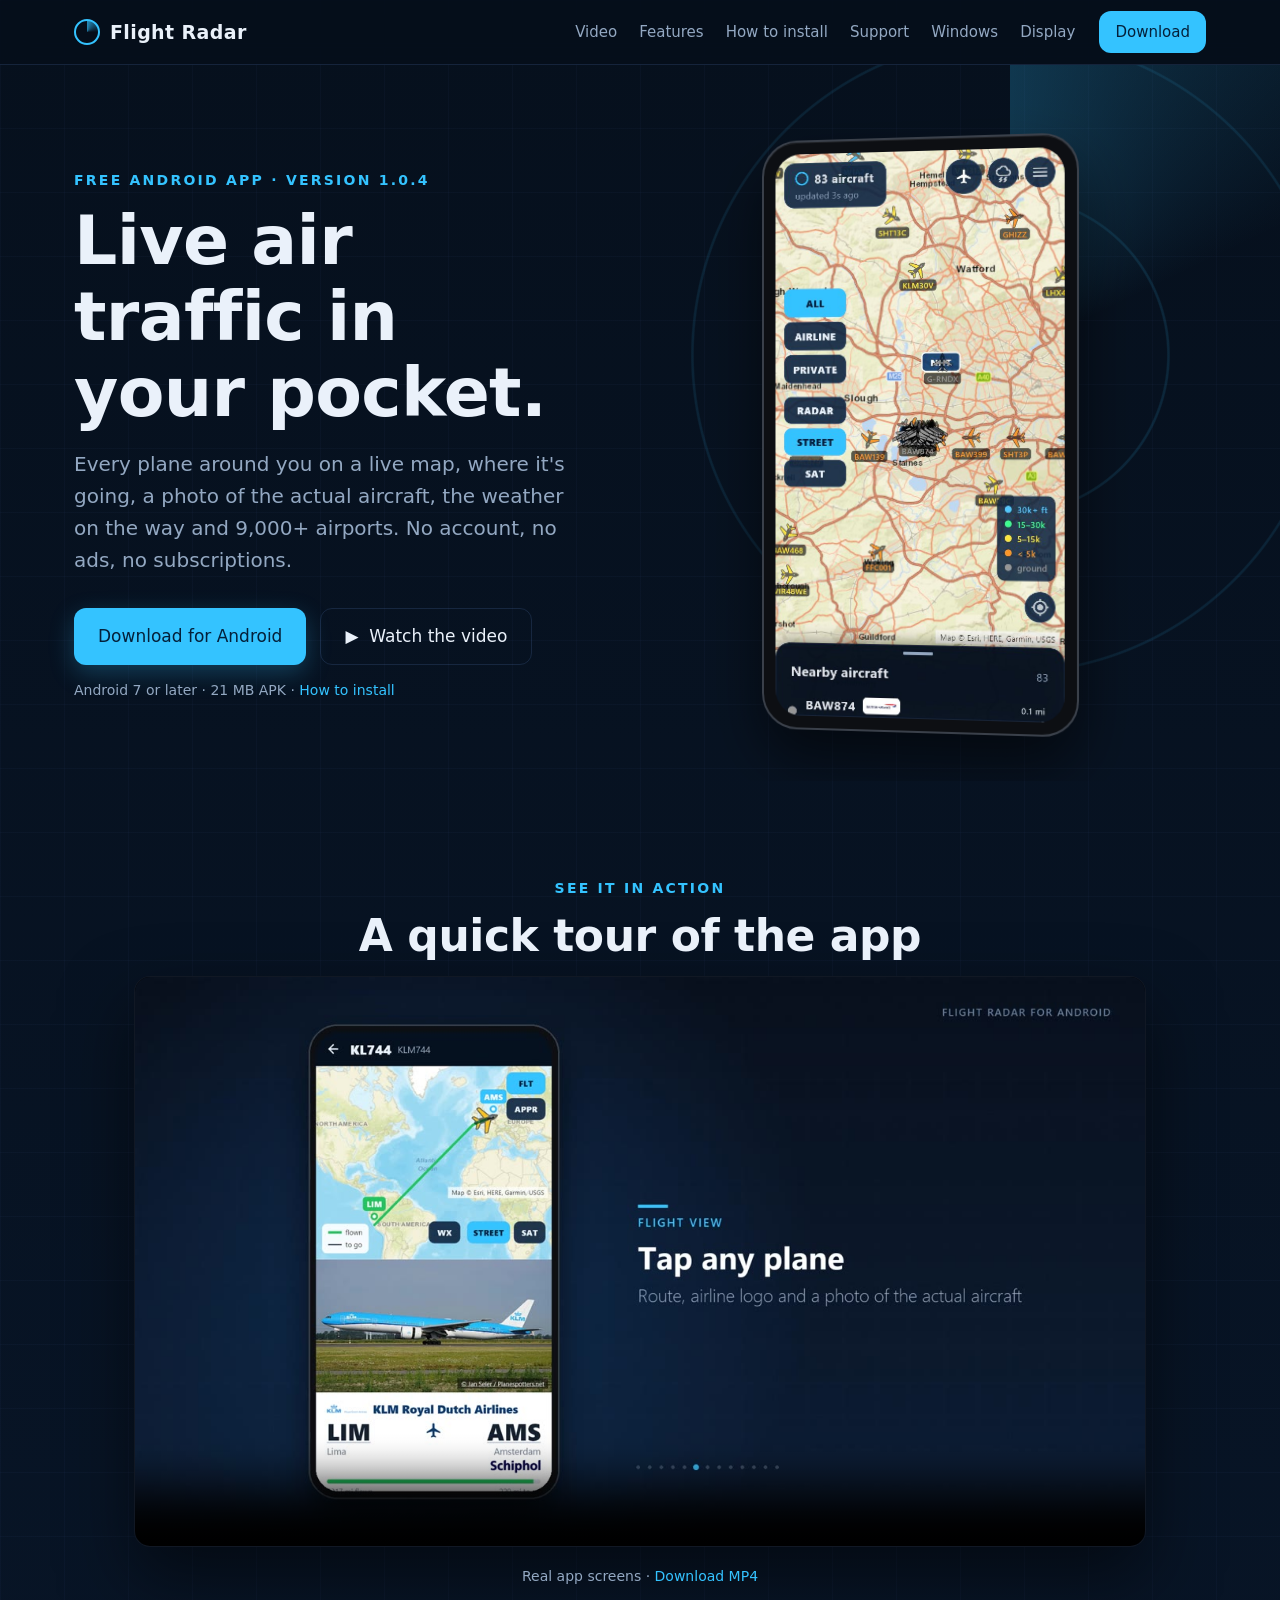
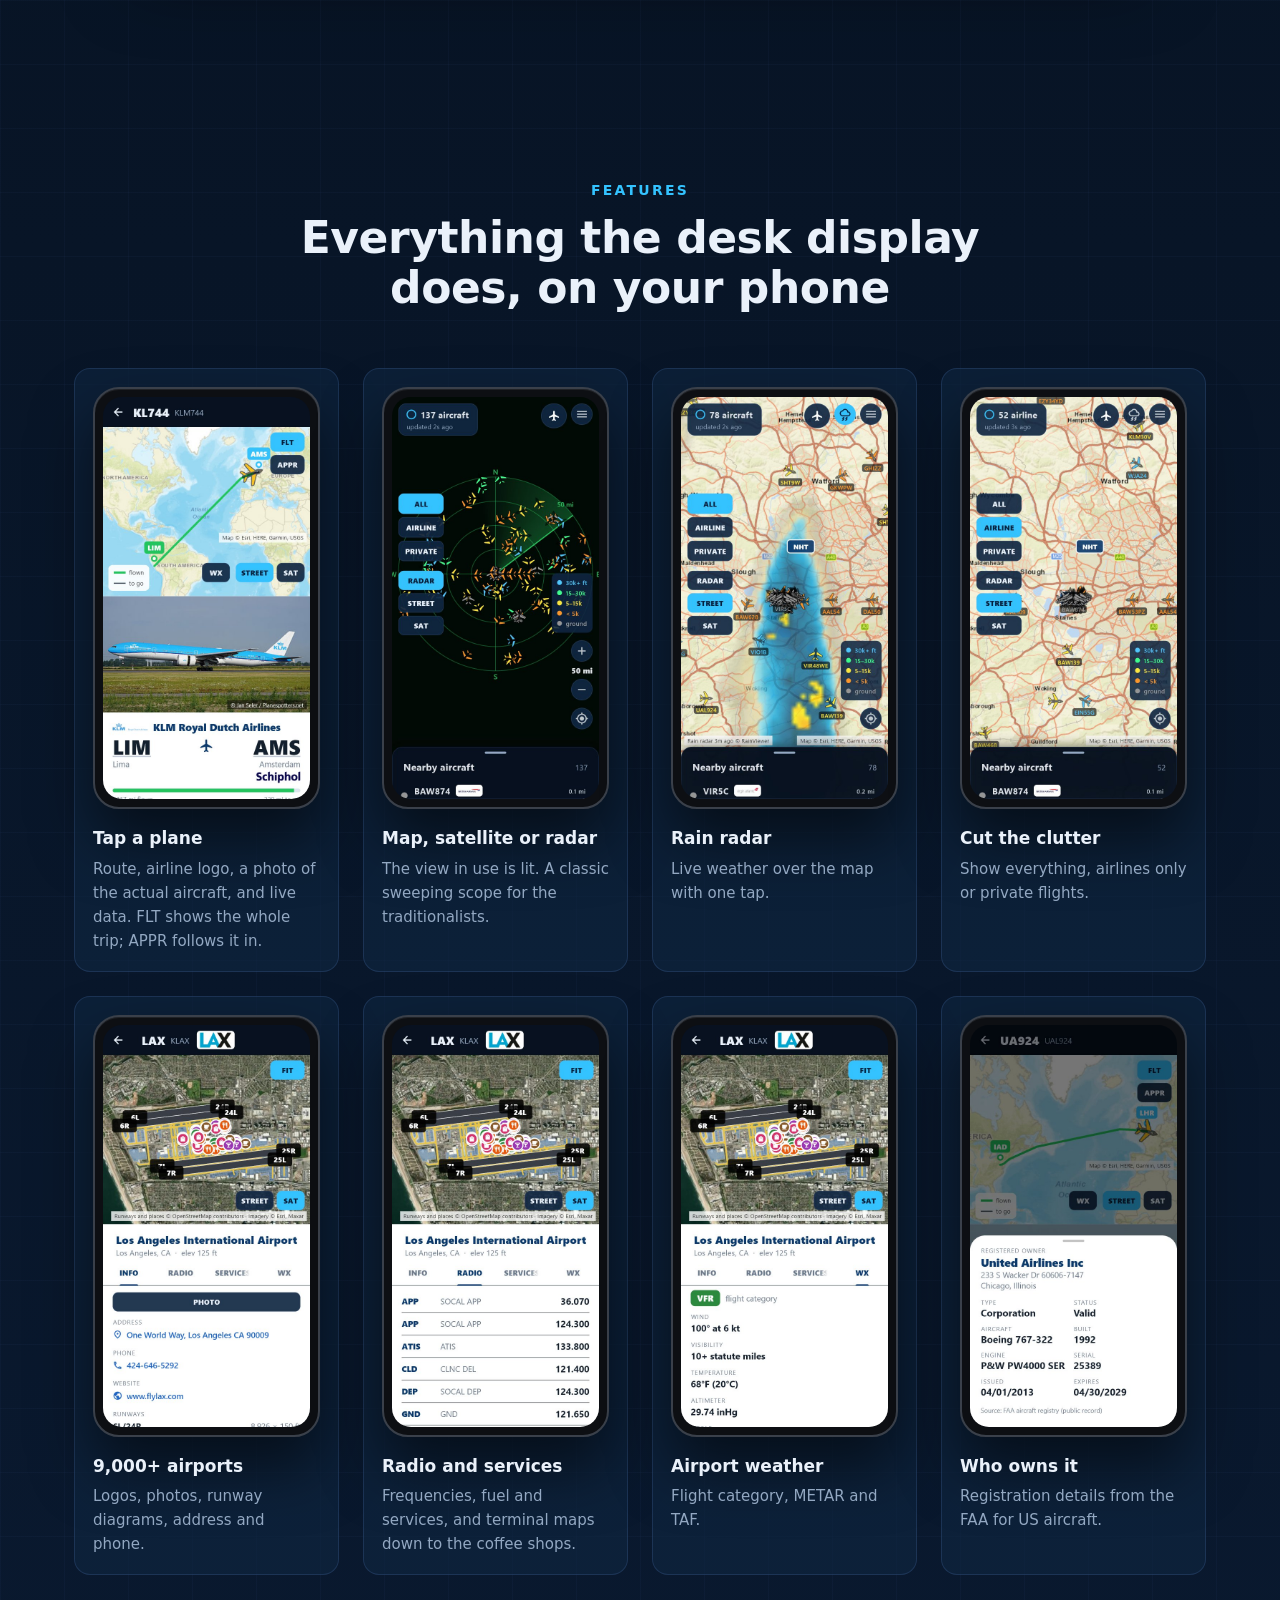
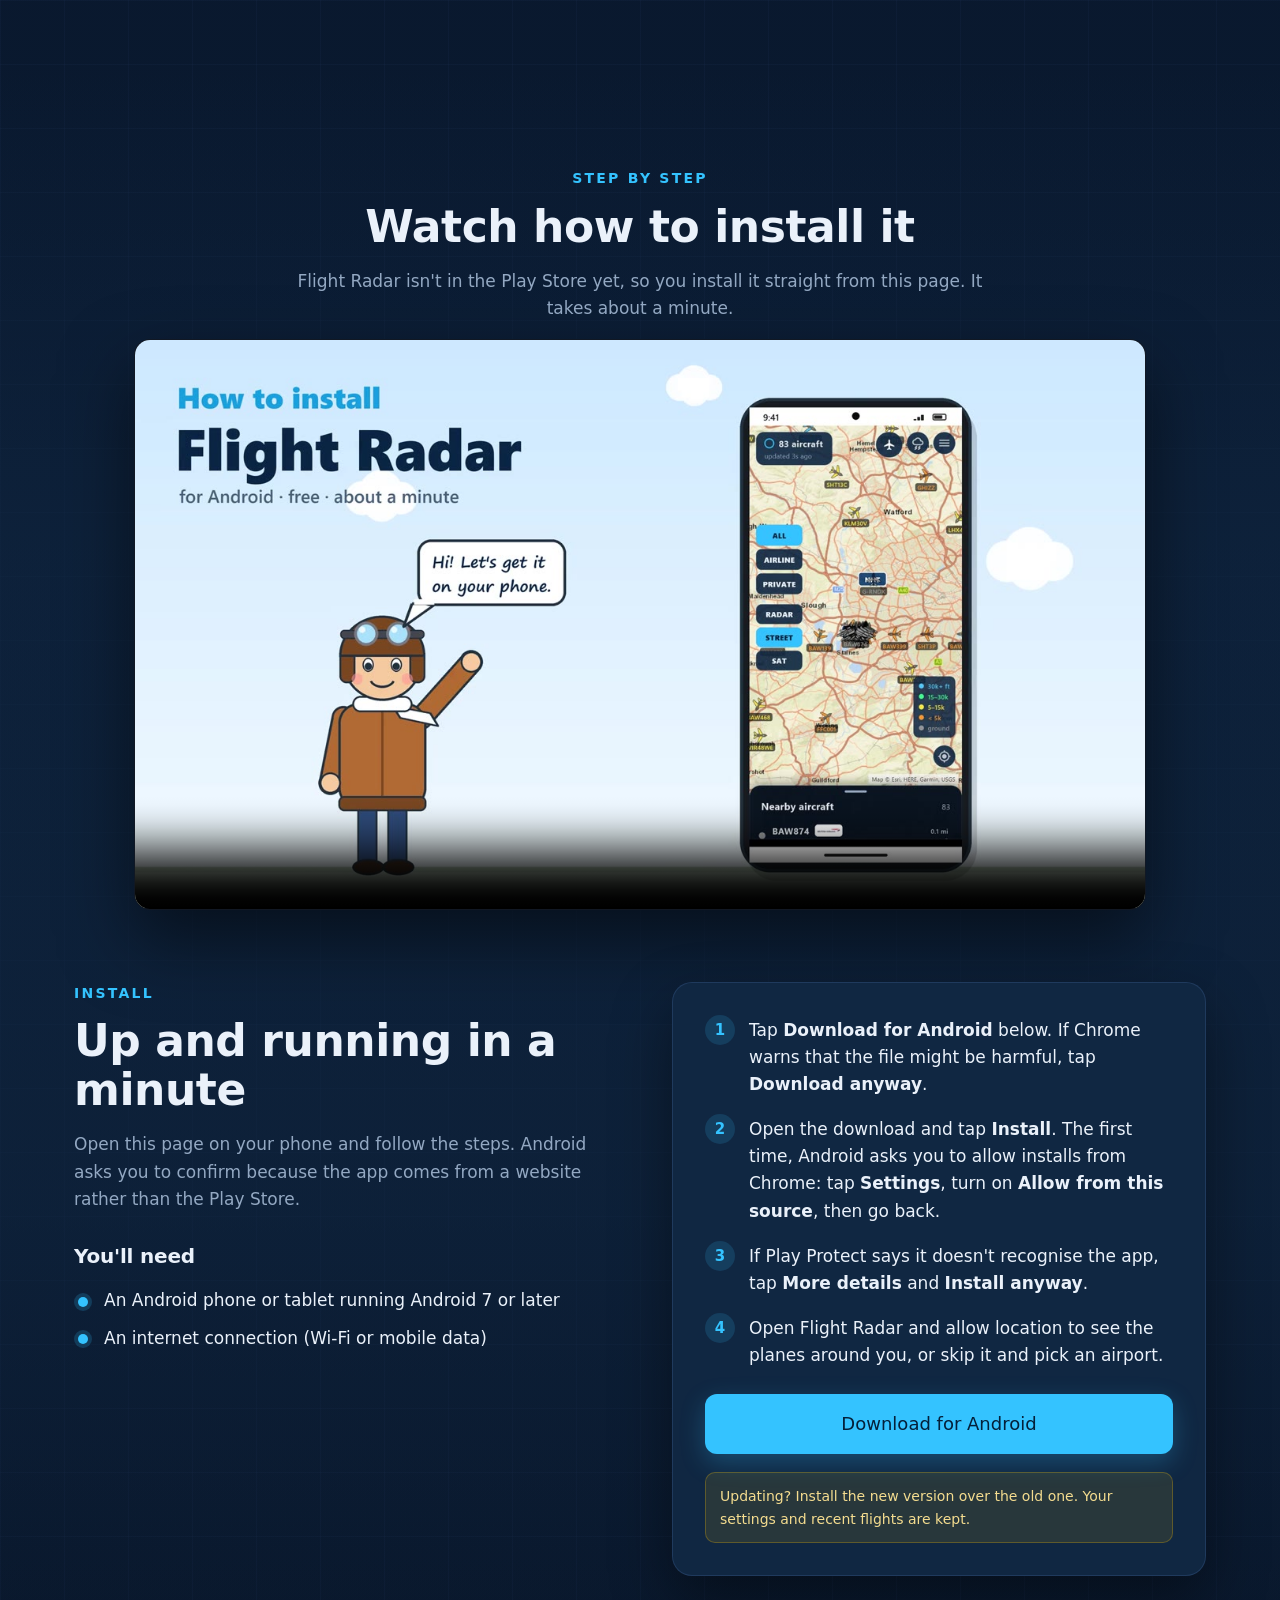
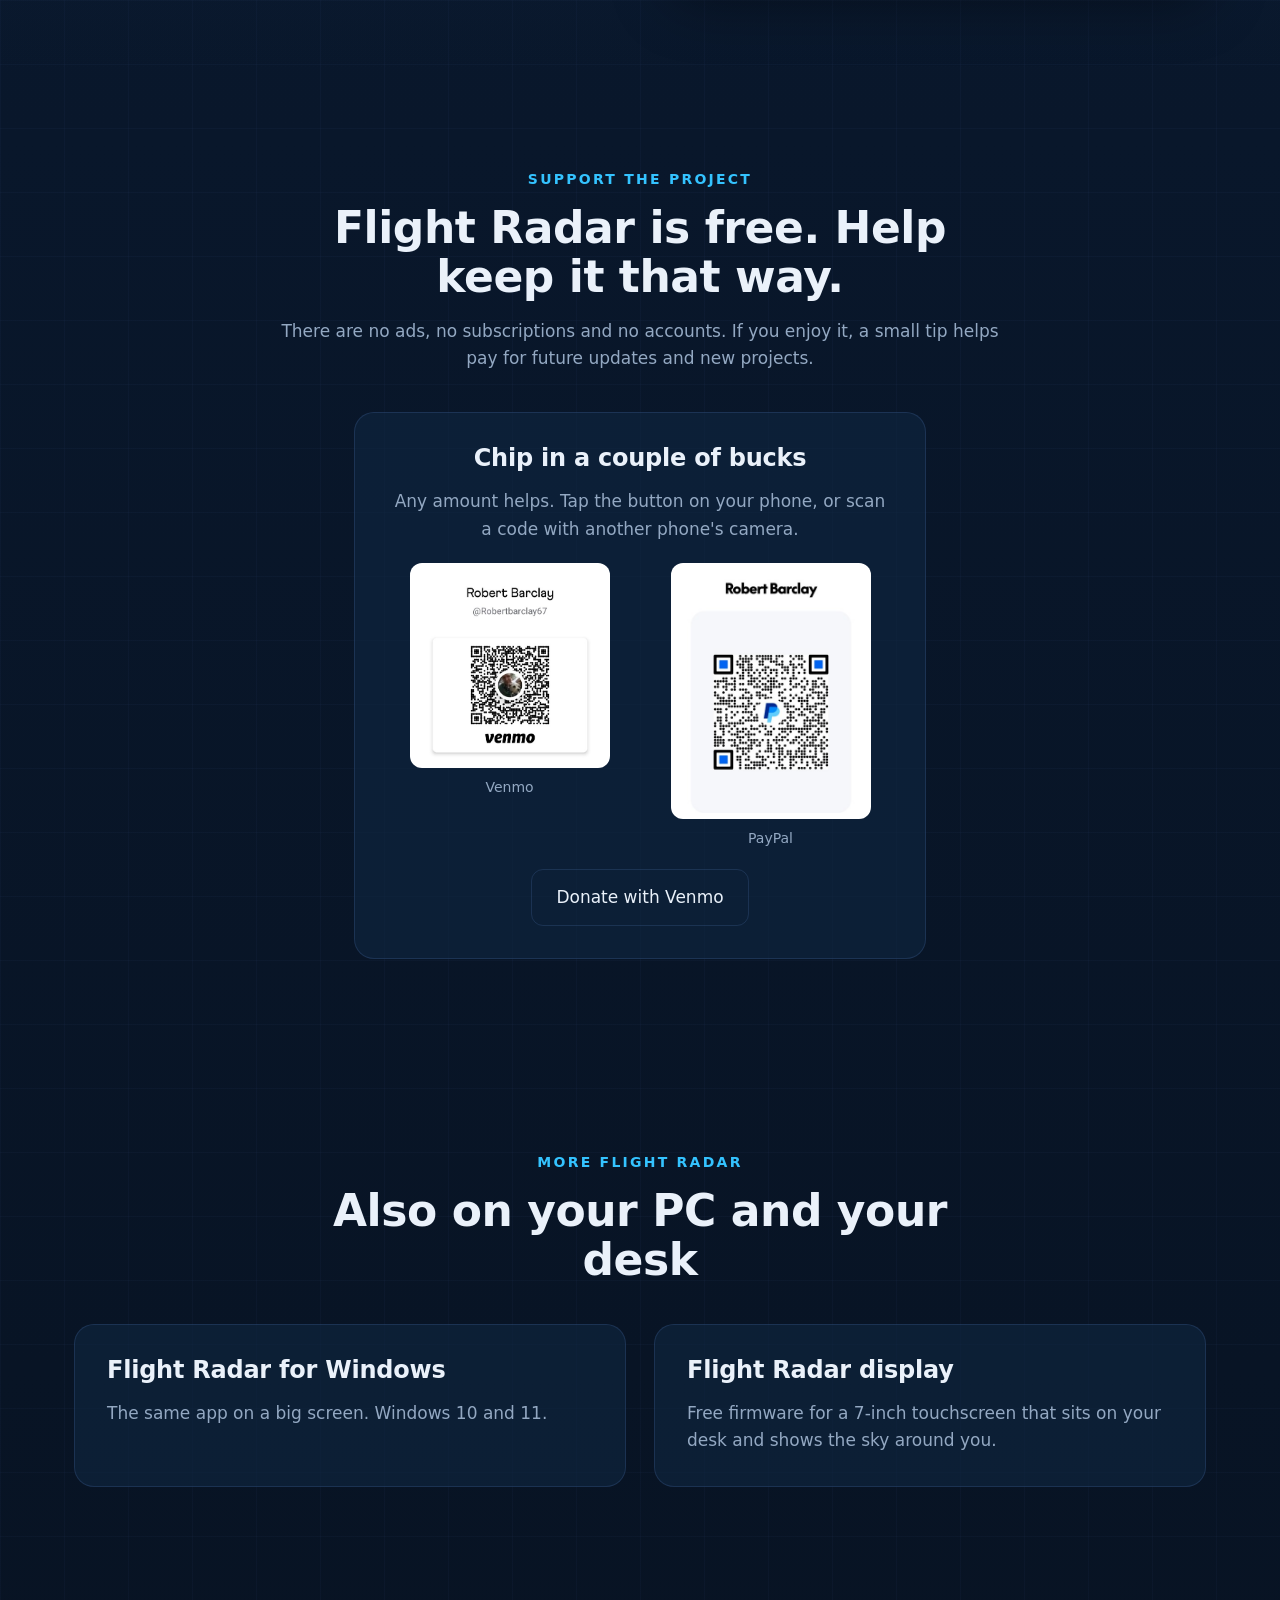
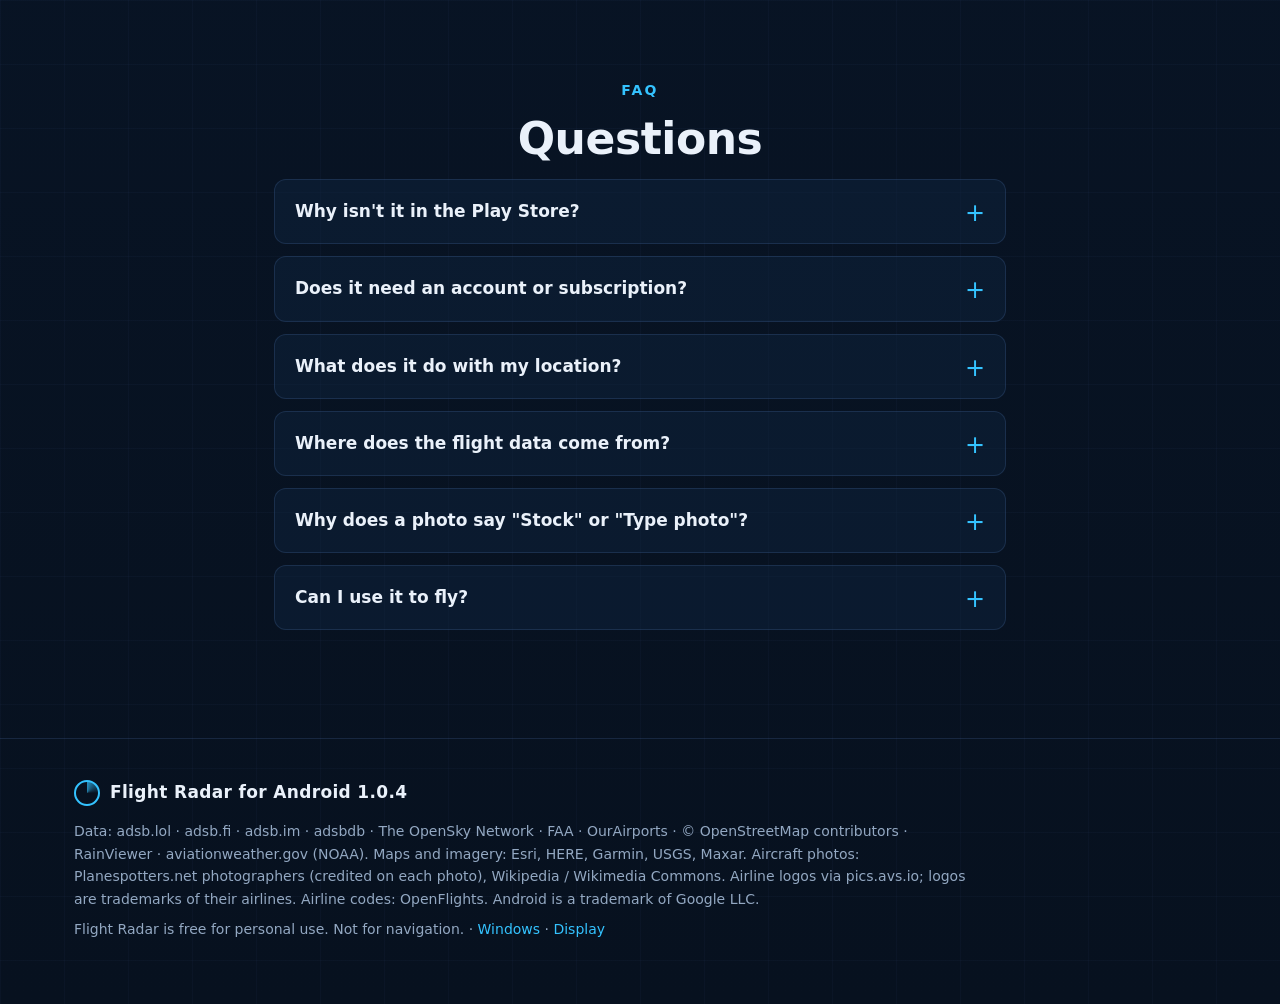
==== android.html @ 58f0eb25 "Android and Windows app pages, new promo and install videos, 1.0.4 app downloads" ====
<!doctype html>
<html lang="en">
<head>
  <meta charset="utf-8">
  <meta name="viewport" content="width=device-width, initial-scale=1">
  <title>Flight Radar for Android: live air traffic in your pocket</title>
  <meta name="description" content="Free Flight Radar app for Android phones and tablets: live map and radar, flight routes with real aircraft photos, weather and 9,000+ airports. No account, no ads.">
  <meta property="og:title" content="Flight Radar for Android">
  <meta property="og:description" content="Live air traffic in your pocket. Free, no account, no ads.">
  <meta property="og:image" content="media/android-poster.jpg">
  <meta property="og:type" content="website">
  <link rel="icon" href="data:image/svg+xml,%3Csvg xmlns='http://www.w3.org/2000/svg' viewBox='0 0 32 32'%3E%3Ccircle cx='16' cy='16' r='14' fill='%230a1c33' stroke='%2334c3ff' stroke-width='2'/%3E%3Ccircle cx='16' cy='16' r='8' fill='none' stroke='%2334c3ff' stroke-opacity='.5'/%3E%3Cpath d='M16 16 L16 3 A13 13 0 0 1 27 10 Z' fill='%2334c3ff' fill-opacity='.6'/%3E%3C/svg%3E">
  <link rel="stylesheet" href="style.css">
</head>
<body>

<header class="nav">
  <div class="wrap nav-inner">
    <a class="brand" href="#top" aria-label="Flight Radar for Android">
      <span class="brand-mark" aria-hidden="true"></span>
      <span>Flight Radar</span>
    </a>
    <nav class="nav-links" aria-label="Sections">
      <a href="#video">Video</a>
      <a href="#features">Features</a>
      <a href="#install">How to install</a>
      <a href="#support">Support</a>
      <a href="windows.html">Windows</a>
      <a href="index.html">Display</a>
    </nav>
    <a class="btn btn-small" href="#install">Download</a>
  </div>
</header>

<main id="top">

  <section class="hero">
    <div class="radar" aria-hidden="true"><div class="sweep"></div></div>
    <div class="wrap hero-inner">
      <div class="hero-copy">
        <p class="eyebrow">Free Android app &middot; Version 1.0.4</p>
        <h1>Live air traffic in your pocket.</h1>
        <p class="lede">Every plane around you on a live map, where it's going, a photo of the actual aircraft, the weather on the way and 9,000+ airports. No account, no ads, no subscriptions.</p>
        <div class="cta-row">
          <a class="btn" href="download/FlightRadar-Android-1.0.4.apk" download>Download for Android</a>
          <a class="btn btn-ghost" href="#video">&#9654;&nbsp; Watch the video</a>
        </div>
        <p class="small muted dl-meta">Android 7 or later &middot; 21 MB APK &middot; <a href="#install">How to install</a></p>
      </div>
      <div class="phone hero-phone">
        <img src="apps/android/home.jpg" width="578" height="1124" alt="Flight Radar on an Android phone: the live map around London Heathrow with aircraft coloured by altitude and the ALL / AIRLINE / PRIVATE filter on the left.">
      </div>
    </div>
  </section>

  <section id="video" class="section">
    <div class="wrap narrow center">
      <p class="eyebrow">See it in action</p>
      <h2>A quick tour of the app</h2>
    </div>
    <div class="wrap video-wrap">
      <video controls preload="metadata" poster="media/android-poster.jpg" playsinline>
        <source src="media/flight-radar-android.mp4" type="video/mp4">
        Your browser can't play this video. <a href="media/flight-radar-android.mp4">Download it instead</a>.
      </video>
    </div>
    <p class="wrap center small muted">Real app screens &middot; <a href="media/flight-radar-android.mp4" download>Download MP4</a></p>
  </section>

  <section id="features" class="section">
    <div class="wrap narrow center">
      <p class="eyebrow">Features</p>
      <h2>Everything the desk display does, on your phone</h2>
    </div>
    <div class="wrap app-grid">
      <figure class="card">
        <div class="phone small"><img src="apps/android/flight.jpg" width="578" height="1124" loading="lazy" alt="Flight view with the route map, airline logo, aircraft photo and live altitude and speed."></div>
        <figcaption><b>Tap a plane</b>Route, airline logo, a photo of the actual aircraft, and live data. FLT shows the whole trip; APPR follows it in.</figcaption>
      </figure>
      <figure class="card">
        <div class="phone small"><img src="apps/android/radar.jpg" width="578" height="1124" loading="lazy" alt="Radar mode with a sweeping green scope."></div>
        <figcaption><b>Map, satellite or radar</b>The view in use is lit. A classic sweeping scope for the traditionalists.</figcaption>
      </figure>
      <figure class="card">
        <div class="phone small"><img src="apps/android/wx.jpg" width="578" height="1124" loading="lazy" alt="Live map with the rain radar overlay."></div>
        <figcaption><b>Rain radar</b>Live weather over the map with one tap.</figcaption>
      </figure>
      <figure class="card">
        <div class="phone small"><img src="apps/android/airline.jpg" width="578" height="1124" loading="lazy" alt="Live map filtered to airline flights only."></div>
        <figcaption><b>Cut the clutter</b>Show everything, airlines only or private flights.</figcaption>
      </figure>
      <figure class="card">
        <div class="phone small"><img src="apps/android/airport.jpg" width="578" height="1124" loading="lazy" alt="Los Angeles International airport page with its logo, runway diagram and details."></div>
        <figcaption><b>9,000+ airports</b>Logos, photos, runway diagrams, address and phone.</figcaption>
      </figure>
      <figure class="card">
        <div class="phone small"><img src="apps/android/radio.jpg" width="578" height="1124" loading="lazy" alt="Radio frequencies for Los Angeles International."></div>
        <figcaption><b>Radio and services</b>Frequencies, fuel and services, and terminal maps down to the coffee shops.</figcaption>
      </figure>
      <figure class="card">
        <div class="phone small"><img src="apps/android/airportwx.jpg" width="578" height="1124" loading="lazy" alt="Airport weather with flight category, METAR and TAF."></div>
        <figcaption><b>Airport weather</b>Flight category, METAR and TAF.</figcaption>
      </figure>
      <figure class="card">
        <div class="phone small"><img src="apps/android/owner.jpg" width="578" height="1124" loading="lazy" alt="Owner details for a US-registered aircraft from the FAA registry."></div>
        <figcaption><b>Who owns it</b>Registration details from the FAA for US aircraft.</figcaption>
      </figure>
    </div>
  </section>

  <section id="install" class="section install">
    <div class="wrap narrow center howto-head">
      <p class="eyebrow">Step by step</p>
      <h2>Watch how to install it</h2>
      <p class="muted">Flight Radar isn't in the Play Store yet, so you install it straight from this page. It takes about a minute.</p>
    </div>
    <div class="wrap video-wrap howto-video">
      <video controls preload="none" poster="media/android-install-poster.jpg" playsinline>
        <source src="media/flight-radar-android-install.mp4" type="video/mp4">
        Your browser can't play this video. <a href="media/flight-radar-android-install.mp4">Download it instead</a>.
      </video>
    </div>
    <div class="wrap install-inner">
      <div>
        <p class="eyebrow">Install</p>
        <h2>Up and running in a minute</h2>
        <p class="muted">Open this page on your phone and follow the steps. Android asks you to confirm because the app comes from a website rather than the Play Store.</p>
        <h3 class="mini">You'll need</h3>
        <ul class="ticks">
          <li>An Android phone or tablet running Android 7 or later</li>
          <li>An internet connection (Wi-Fi or mobile data)</li>
        </ul>
      </div>
      <div class="install-card">
        <ol class="steps">
          <li><span>1</span>Tap <b>Download for Android</b> below. If Chrome warns that the file might be harmful, tap <b>Download anyway</b>.</li>
          <li><span>2</span>Open the download and tap <b>Install</b>. The first time, Android asks you to allow installs from Chrome: tap <b>Settings</b>, turn on <b>Allow from this source</b>, then go back.</li>
          <li><span>3</span>If Play Protect says it doesn't recognise the app, tap <b>More details</b> and <b>Install anyway</b>.</li>
          <li><span>4</span>Open Flight Radar and allow location to see the planes around you, or skip it and pick an airport.</li>
        </ol>
        <a class="btn btn-wide" href="download/FlightRadar-Android-1.0.4.apk" download>Download for Android</a>
        <p class="note">Updating? Install the new version over the old one. Your settings and recent flights are kept.</p>
      </div>
    </div>
  </section>

  <section id="support" class="section">
    <div class="wrap narrow center">
      <p class="eyebrow">Support the project</p>
      <h2>Flight Radar is free. Help keep it that way.</h2>
      <p class="muted">There are no ads, no subscriptions and no accounts. If you enjoy it, a small tip helps pay for future updates and new projects.</p>
    </div>
    <div class="wrap support-grid" style="grid-template-columns: 1fr; max-width: 620px;">
      <div class="support-card" style="align-items: center; text-align: center;">
        <h3>Chip in a couple of bucks</h3>
        <p class="muted">Any amount helps. Tap the button on your phone, or scan a code with another phone's camera.</p>
        <div class="qr-row">
          <figure>
            <img src="media/venmo-qr.jpg" width="525" height="540" loading="lazy" alt="Venmo QR code for @Robertbarclay67">
            <figcaption>Venmo</figcaption>
          </figure>
          <figure>
            <img src="media/paypal-qr.jpg" width="416" height="540" loading="lazy" alt="PayPal QR code">
            <figcaption>PayPal</figcaption>
          </figure>
        </div>
        <a class="btn btn-ghost" href="https://venmo.com/code?user_id=2998481488707584054&amp;created=1790629693" target="_blank" rel="noopener">Donate with Venmo</a>
      </div>
    </div>
  </section>

  <section class="section">
    <div class="wrap narrow center">
      <p class="eyebrow">More Flight Radar</p>
      <h2>Also on your PC and your desk</h2>
    </div>
    <div class="wrap cross">
      <a class="support-card" href="windows.html">
        <h3>Flight Radar for Windows</h3>
        <p>The same app on a big screen. Windows 10 and 11.</p>
      </a>
      <a class="support-card" href="index.html">
        <h3>Flight Radar display</h3>
        <p>Free firmware for a 7-inch touchscreen that sits on your desk and shows the sky around you.</p>
      </a>
    </div>
  </section>

  <section id="faq" class="section">
    <div class="wrap narrow">
      <p class="eyebrow center">FAQ</p>
      <h2 class="center">Questions</h2>
      <details>
        <summary>Why isn't it in the Play Store?</summary>
        <p>Not yet. Until it is, the app is installed from this page. It's signed, so future versions install over it as updates.</p>
      </details>
      <details>
        <summary>Does it need an account or subscription?</summary>
        <p>No. It uses free public services for aircraft positions, routes, maps and weather, with no sign-up.</p>
      </details>
      <details>
        <summary>What does it do with my location?</summary>
        <p>Your location stays on your phone. The app sends the approximate area you're looking at to the data services so they can return nearby flights. Location is optional: without it, drag the map or pick an airport.</p>
      </details>
      <details>
        <summary>Where does the flight data come from?</summary>
        <p>Aircraft positions come from community ADS-B networks (adsb.lol, with adsb.fi as a backup), fed by volunteers' receivers. Routes come from adsb.im, flight history from the OpenSky Network, aircraft photos from Planespotters.net photographers, owners from the FAA registry, weather from aviationweather.gov and RainViewer, and airport data from OurAirports, the FAA and OpenStreetMap.</p>
      </details>
      <details>
        <summary>Why does a photo say "Stock" or "Type photo"?</summary>
        <p>When nobody has photographed that exact aircraft, the app shows the aircraft type in its maker's colours, or a Wikipedia photo of the type, and says so.</p>
      </details>
      <details>
        <summary>Can I use it to fly?</summary>
        <p>No. Flight Radar is for fun and curiosity. Routes, runways, frequencies and weather come from public and community sources and may be wrong or out of date. <b>Not for navigation.</b></p>
      </details>
    </div>
  </section>

</main>

<footer class="footer">
  <div class="wrap">
    <div class="brand"><span class="brand-mark" aria-hidden="true"></span><span>Flight Radar for Android 1.0.4</span></div>
    <p class="small muted">Data: adsb.lol &middot; adsb.fi &middot; adsb.im &middot; adsbdb &middot; The OpenSky Network &middot; FAA &middot; OurAirports &middot; &copy; OpenStreetMap contributors &middot; RainViewer &middot; aviationweather.gov (NOAA). Maps and imagery: Esri, HERE, Garmin, USGS, Maxar. Aircraft photos: Planespotters.net photographers (credited on each photo), Wikipedia / Wikimedia Commons. Airline logos via pics.avs.io; logos are trademarks of their airlines. Airline codes: OpenFlights. Android is a trademark of Google LLC.</p>
    <p class="small muted">Flight Radar is free for personal use. Not for navigation. &middot; <a href="windows.html">Windows</a> &middot; <a href="index.html">Display</a></p>
  </div>
</footer>

</body>
</html>
---- style.css ----
:root {
  --bg: #07111f;
  --bg-2: #0b1d35;
  --panel: #102742;
  --panel-2: #14304f;
  --line: rgba(120, 170, 255, 0.14);
  --text: #eaf1fa;
  --muted: #93a8c2;
  --accent: #34c3ff;
  --accent-ink: #04203a;
  --radius: 16px;
  color-scheme: dark;
}

* { box-sizing: border-box; }
html { scroll-behavior: smooth; }
body {
  margin: 0;
  background: var(--bg);
  background-image:
    linear-gradient(rgba(120, 170, 255, 0.03) 1px, transparent 1px),
    linear-gradient(90deg, rgba(120, 170, 255, 0.03) 1px, transparent 1px),
    linear-gradient(180deg, #06101d 0%, #0a1a31 50%, #07111f 100%);
  background-size: 64px 64px, 64px 64px, 100% 100%;
  color: var(--text);
  font: 17px/1.6 "Segoe UI", system-ui, -apple-system, Roboto, "Helvetica Neue", Arial, sans-serif;
  -webkit-font-smoothing: antialiased;
}
img { max-width: 100%; height: auto; display: block; }
a { color: var(--accent); text-decoration: none; }
a:hover { text-decoration: underline; }
b { font-weight: 600; }

.wrap { width: 100%; max-width: 1180px; margin: 0 auto; padding: 0 24px; }
.narrow { max-width: 780px; }
.center { text-align: center; }
.muted { color: var(--muted); }
.small { font-size: 14px; }

h1, h2, h3 { line-height: 1.12; margin: 0 0 16px; letter-spacing: -0.01em; }
h1 { font-size: clamp(40px, 6vw, 68px); font-weight: 700; }
h2 { font-size: clamp(30px, 4vw, 44px); font-weight: 700; }
h3 { font-size: 28px; font-weight: 700; }
.eyebrow, .tag {
  color: var(--accent);
  font-size: 14px;
  font-weight: 600;
  letter-spacing: 0.16em;
  text-transform: uppercase;
  margin: 0 0 12px;
}

/* ---------- Buttons ---------- */
.btn {
  display: inline-flex; align-items: center; justify-content: center;
  background: var(--accent); color: var(--accent-ink);
  border: 0; border-radius: 12px;
  padding: 14px 24px;
  font: 600 17px/1.2 inherit; font-family: inherit;
  cursor: pointer; text-decoration: none;
  box-shadow: 0 8px 24px rgba(52, 195, 255, 0.25);
  transition: transform 0.15s ease, box-shadow 0.15s ease;
}
.btn:hover { text-decoration: none; transform: translateY(-1px); box-shadow: 0 12px 30px rgba(52, 195, 255, 0.35); }
.btn-ghost { background: transparent; color: var(--text); border: 1px solid var(--line); box-shadow: none; }
.btn-ghost:hover { border-color: var(--accent); box-shadow: none; }
.btn-small { padding: 9px 16px; font-size: 15px; box-shadow: none; }
.btn-wide { width: 100%; padding: 16px; font-size: 18px; }

/* ---------- Nav ---------- */
.nav {
  position: sticky; top: 0; z-index: 10;
  background: rgba(6, 14, 27, 0.8);
  backdrop-filter: blur(12px); -webkit-backdrop-filter: blur(12px);
  border-bottom: 1px solid var(--line);
}
.nav-inner { display: flex; align-items: center; gap: 24px; height: 64px; }
.brand { display: flex; align-items: center; gap: 10px; color: var(--text); font-weight: 700; font-size: 19px; letter-spacing: 0.02em; }
.brand:hover { text-decoration: none; }
.brand-mark {
  width: 26px; height: 26px; border-radius: 50%;
  border: 2px solid var(--accent);
  background: conic-gradient(from 0deg, rgba(52, 195, 255, 0.7), transparent 25%, transparent);
}
.nav-links { display: flex; gap: 22px; margin-left: auto; }
.nav-links a { color: var(--muted); font-size: 15px; }
.nav-links a:hover { color: var(--text); text-decoration: none; }

/* ---------- Device frame (matches the video) ---------- */
.device {
  background: #0d0f13;
  border: 2px solid #3a404a;
  border-radius: 22px;
  padding: 18px;
  box-shadow: 0 30px 60px rgba(0, 0, 0, 0.55), inset 0 1px 0 rgba(255, 255, 255, 0.08);
}
.device img { border-radius: 4px; width: 100%; }
.device.small { border-radius: 14px; padding: 10px; }

/* ---------- Hero ---------- */
.hero { position: relative; overflow: hidden; padding: 72px 0 48px; }
.hero-inner { position: relative; display: grid; grid-template-columns: 1fr 1.15fr; gap: 56px; align-items: center; }
.lede { font-size: 20px; color: var(--muted); max-width: 520px; margin: 0 0 32px; }
.cta-row { display: flex; flex-wrap: wrap; gap: 14px; }
.hero-device { transform: perspective(1400px) rotateY(-6deg); }

.radar {
  position: absolute; width: 900px; height: 900px; right: -180px; top: -160px;
  border-radius: 50%;
  background:
    radial-gradient(circle, transparent 0 24.6%, rgba(52, 195, 255, 0.12) 24.8% 25%, transparent 25.2% 49.6%,
      rgba(52, 195, 255, 0.10) 49.8% 50%, transparent 50.2% 74.6%, rgba(52, 195, 255, 0.08) 74.8% 75%, transparent 75.2% 99.4%,
      rgba(52, 195, 255, 0.08) 99.6%);
  pointer-events: none;
}
.sweep {
  position: absolute; inset: 0; border-radius: 50%;
  background: conic-gradient(from 0deg, rgba(52, 195, 255, 0.22), rgba(52, 195, 255, 0) 18%, transparent);
  animation: sweep 6s linear infinite;
}
@keyframes sweep { to { transform: rotate(360deg); } }
@media (prefers-reduced-motion: reduce) { .sweep { animation: none; } html { scroll-behavior: auto; } }

.stats {
  position: relative; margin-top: 64px;
  display: grid; grid-template-columns: repeat(4, 1fr);
  border: 1px solid var(--line); border-radius: var(--radius);
  background: rgba(16, 39, 66, 0.55);
}
.stats > div { padding: 20px 24px; border-left: 1px solid var(--line); }
.stats > div:first-child { border-left: 0; }
.stats strong { display: block; font-size: 30px; line-height: 1.1; }
.stats span { color: var(--muted); font-size: 15px; }

/* ---------- Sections ---------- */
.section { padding: 96px 0; }
.video-wrap { max-width: 1060px; margin-top: 16px; }
video {
  width: 100%; display: block; border-radius: var(--radius);
  border: 1px solid var(--line); background: #000;
  box-shadow: 0 30px 70px rgba(0, 0, 0, 0.5);
}
.video-wrap + p { margin-top: 18px; }

.feature { display: grid; grid-template-columns: 1.2fr 1fr; gap: 64px; align-items: center; margin-top: 88px; }
.feature.flip .device { order: 2; }
.feature-copy p { color: var(--muted); }
.ticks { list-style: none; padding: 0; margin: 20px 0 0; }
.ticks li { position: relative; padding-left: 30px; margin: 10px 0; }
.ticks li::before {
  content: ""; position: absolute; left: 4px; top: 0.55em;
  width: 10px; height: 10px; border-radius: 50%;
  background: var(--accent); box-shadow: 0 0 0 4px rgba(52, 195, 255, 0.18);
}

.grid { display: grid; grid-template-columns: repeat(3, 1fr); gap: 28px; margin-top: 96px; }
.card {
  margin: 0; padding: 18px;
  background: rgba(16, 39, 66, 0.6);
  border: 1px solid var(--line); border-radius: var(--radius);
}
.card figcaption { color: var(--muted); font-size: 15px; margin-top: 16px; }
.card figcaption b { display: block; color: var(--text); font-size: 17px; margin-bottom: 4px; }

/* ---------- Install ---------- */
.howto-video { margin-bottom: 72px; }
.install { background: linear-gradient(180deg, rgba(16, 39, 66, 0) 0%, rgba(16, 39, 66, 0.55) 30%, rgba(16, 39, 66, 0.55) 70%, rgba(16, 39, 66, 0) 100%); }
.install-inner { display: grid; grid-template-columns: 1fr 1fr; gap: 64px; align-items: start; }
h3.mini { font-size: 20px; margin-top: 32px; }
.install-card {
  background: var(--panel); border: 1px solid var(--line); border-radius: 20px;
  padding: 32px; box-shadow: 0 24px 60px rgba(0, 0, 0, 0.4);
}
.steps { list-style: none; padding: 0; margin: 0 0 24px; }
.steps li { position: relative; padding: 2px 0 0 44px; margin: 0 0 16px; min-height: 30px; }
.steps span {
  position: absolute; left: 0; top: 0;
  width: 30px; height: 30px; border-radius: 50%;
  display: grid; place-items: center;
  background: rgba(52, 195, 255, 0.15); color: var(--accent); font-weight: 700; font-size: 15px;
}
esp-web-install-button { display: block; }
.note {
  display: block; margin: 18px 0 0; padding: 12px 14px;
  background: rgba(255, 196, 0, 0.1); border: 1px solid rgba(255, 196, 0, 0.25);
  border-radius: 10px; color: #f4dc8f; font-size: 14px;
}
.setup { margin-top: 56px; }
.setup-steps { display: grid; grid-template-columns: repeat(3, 1fr); gap: 20px; }
.setup-steps div {
  padding: 22px; border: 1px solid var(--line); border-radius: var(--radius);
  background: rgba(7, 17, 31, 0.5); color: var(--muted); font-size: 15px;
}
.setup-steps b { display: block; color: var(--text); font-size: 18px; margin-bottom: 6px; }

/* ---------- Buy / support ---------- */
.hero-buy { margin: 18px 0 0; }
.buy {
  margin-top: 28px; padding: 20px 22px;
  display: flex; gap: 20px; align-items: center; justify-content: space-between;
  border: 1px solid rgba(52, 195, 255, 0.35); border-radius: var(--radius);
  background: rgba(52, 195, 255, 0.07);
}
.buy p { margin: 4px 0 0; color: var(--muted); font-size: 15px; }
.buy .btn { flex: none; }
.support-grid { display: grid; grid-template-columns: 1fr 1fr; gap: 28px; margin-top: 40px; }
.support-card {
  padding: 32px; border: 1px solid var(--line); border-radius: 20px;
  background: rgba(16, 39, 66, 0.6);
  display: flex; flex-direction: column; align-items: flex-start;
}
.support-card h3 { font-size: 24px; }
.support-card > p { margin: 0 0 20px; }
.disclosure { margin-top: 16px !important; }
.qr-row { display: flex; gap: 16px; margin: 0 0 20px; width: 100%; }
.qr-row figure { margin: 0; flex: 1; text-align: center; }
.qr-row img { background: #fff; border-radius: 12px; padding: 6px; width: 100%; max-width: 200px; margin: 0 auto; }
.qr-row figcaption { color: var(--muted); font-size: 14px; margin-top: 8px; }

/* ---------- App pages (Android, Windows) ---------- */
.phone {
  background: #0d0f13; border: 2px solid #3a404a; border-radius: 36px;
  padding: 12px; max-width: 320px; margin: 0 auto;
  box-shadow: 0 30px 60px rgba(0, 0, 0, 0.55), inset 0 1px 0 rgba(255, 255, 255, 0.08);
}
.phone img { border-radius: 26px; width: 100%; }
.phone.small { border-radius: 26px; padding: 8px; max-width: 240px; }
.phone.small img { border-radius: 19px; }
.window {
  background: #1b1f26; border: 1px solid #3a404a; border-radius: 12px; overflow: hidden;
  box-shadow: 0 30px 60px rgba(0, 0, 0, 0.55);
}
.window::before {
  content: ""; display: block; height: 30px; background: #242a33;
  background-image: radial-gradient(circle at 18px 15px, #4a5260 5px, transparent 6px),
    radial-gradient(circle at 38px 15px, #4a5260 5px, transparent 6px), radial-gradient(circle at 58px 15px, #4a5260 5px, transparent 6px);
}
.window img { width: 100%; }
.hero-phone { transform: perspective(1400px) rotateY(-8deg); }
.app-grid { display: grid; grid-template-columns: repeat(4, 1fr); gap: 24px; margin-top: 56px; }
.app-grid.wide { grid-template-columns: repeat(3, 1fr); }
.app-grid .card figcaption { text-align: left; }
.dl-meta { margin: 14px 0 0; }
.cross { display: grid; grid-template-columns: repeat(2, 1fr); gap: 28px; margin-top: 40px; }
.cross a.support-card { color: var(--text); transition: border-color 0.15s ease; }
.cross a.support-card:hover { text-decoration: none; border-color: var(--accent); }
.cross .support-card p { color: var(--muted); margin: 0; }
.nav-links a.here { color: var(--text); }
@media (max-width: 960px) {
  .app-grid, .app-grid.wide { grid-template-columns: repeat(2, 1fr); }
  .cross { grid-template-columns: 1fr; }
  .hero-phone { transform: none; }
}
@media (max-width: 640px) {
  .app-grid.wide { grid-template-columns: 1fr; }
}

/* ---------- FAQ ---------- */
details {
  border: 1px solid var(--line); border-radius: 12px;
  background: rgba(16, 39, 66, 0.45);
  margin: 12px 0; padding: 0 20px;
}
summary { cursor: pointer; padding: 18px 0; font-weight: 600; list-style: none; position: relative; padding-right: 30px; }
summary::-webkit-details-marker { display: none; }
summary::after { content: "+"; position: absolute; right: 0; top: 14px; color: var(--accent); font-size: 24px; font-weight: 400; }
details[open] summary::after { content: "\2212"; }
details p { margin: 0 0 18px; color: var(--muted); }

/* ---------- Footer ---------- */
.footer { border-top: 1px solid var(--line); padding: 40px 0 56px; }
.footer .brand { margin-bottom: 14px; font-size: 17px; }
.footer p { max-width: 900px; margin: 8px 0; }

/* ---------- Small screens ---------- */
@media (max-width: 960px) {
  .hero-inner, .feature, .install-inner { grid-template-columns: 1fr; gap: 36px; }
  .feature.flip .device { order: 0; }
  .hero-device { transform: none; }
  .grid { grid-template-columns: repeat(2, 1fr); }
  .support-grid { grid-template-columns: 1fr; }
  .stats { grid-template-columns: repeat(2, 1fr); }
  .stats > div:nth-child(3) { border-left: 0; }
  .stats > div:nth-child(n + 3) { border-top: 1px solid var(--line); }
  .radar { width: 640px; height: 640px; right: -260px; top: -120px; }
}
@media (max-width: 640px) {
  .wrap { padding: 0 16px; }
  .nav-links { display: none; }
  .nav-inner .btn-small { margin-left: auto; }
  .hero { padding-top: 44px; }
  .lede { font-size: 18px; }
  .section { padding: 64px 0; }
  .feature { margin-top: 56px; }
  .grid, .setup-steps { grid-template-columns: 1fr; }
  .device { padding: 10px; border-radius: 14px; }
  .install-card { padding: 22px; }
  .buy { flex-direction: column; align-items: flex-start; }
  .support-card { padding: 22px; }
  .stats strong { font-size: 24px; }
  .stats > div { padding: 16px; }
}
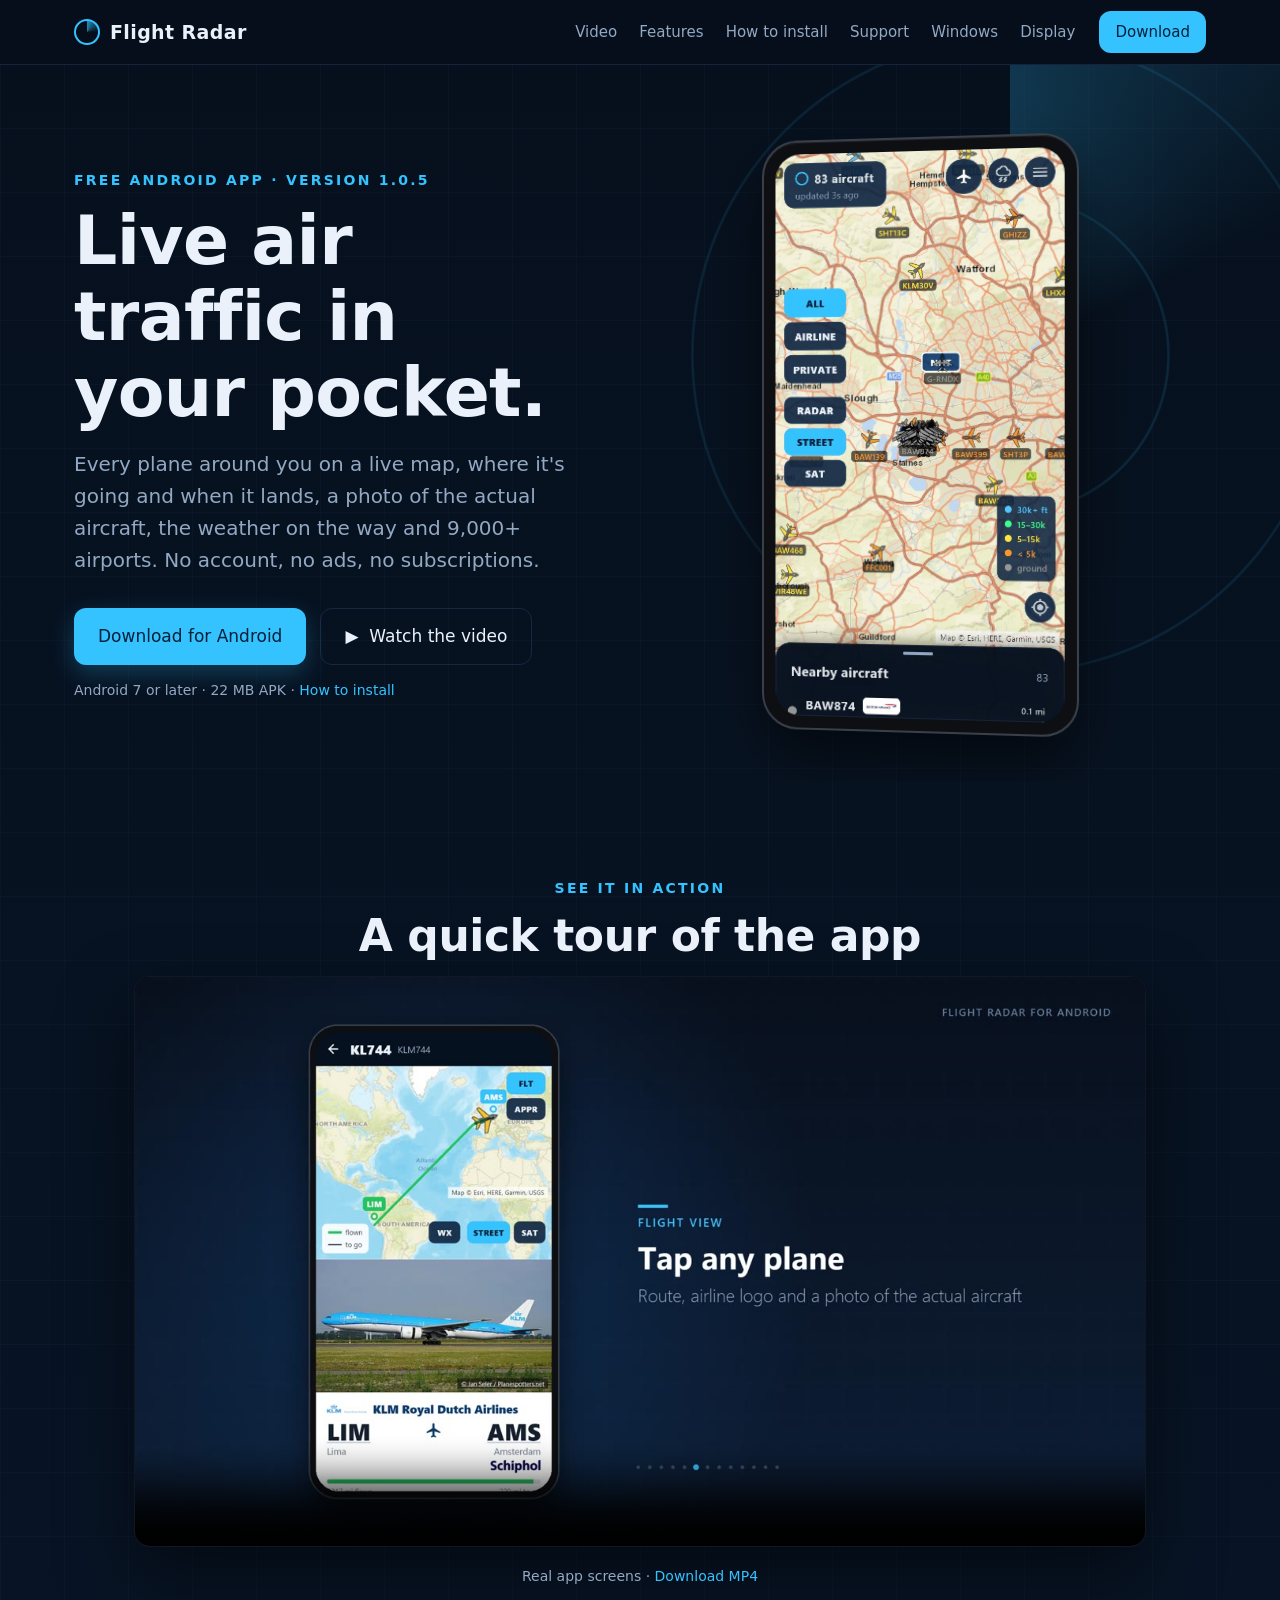
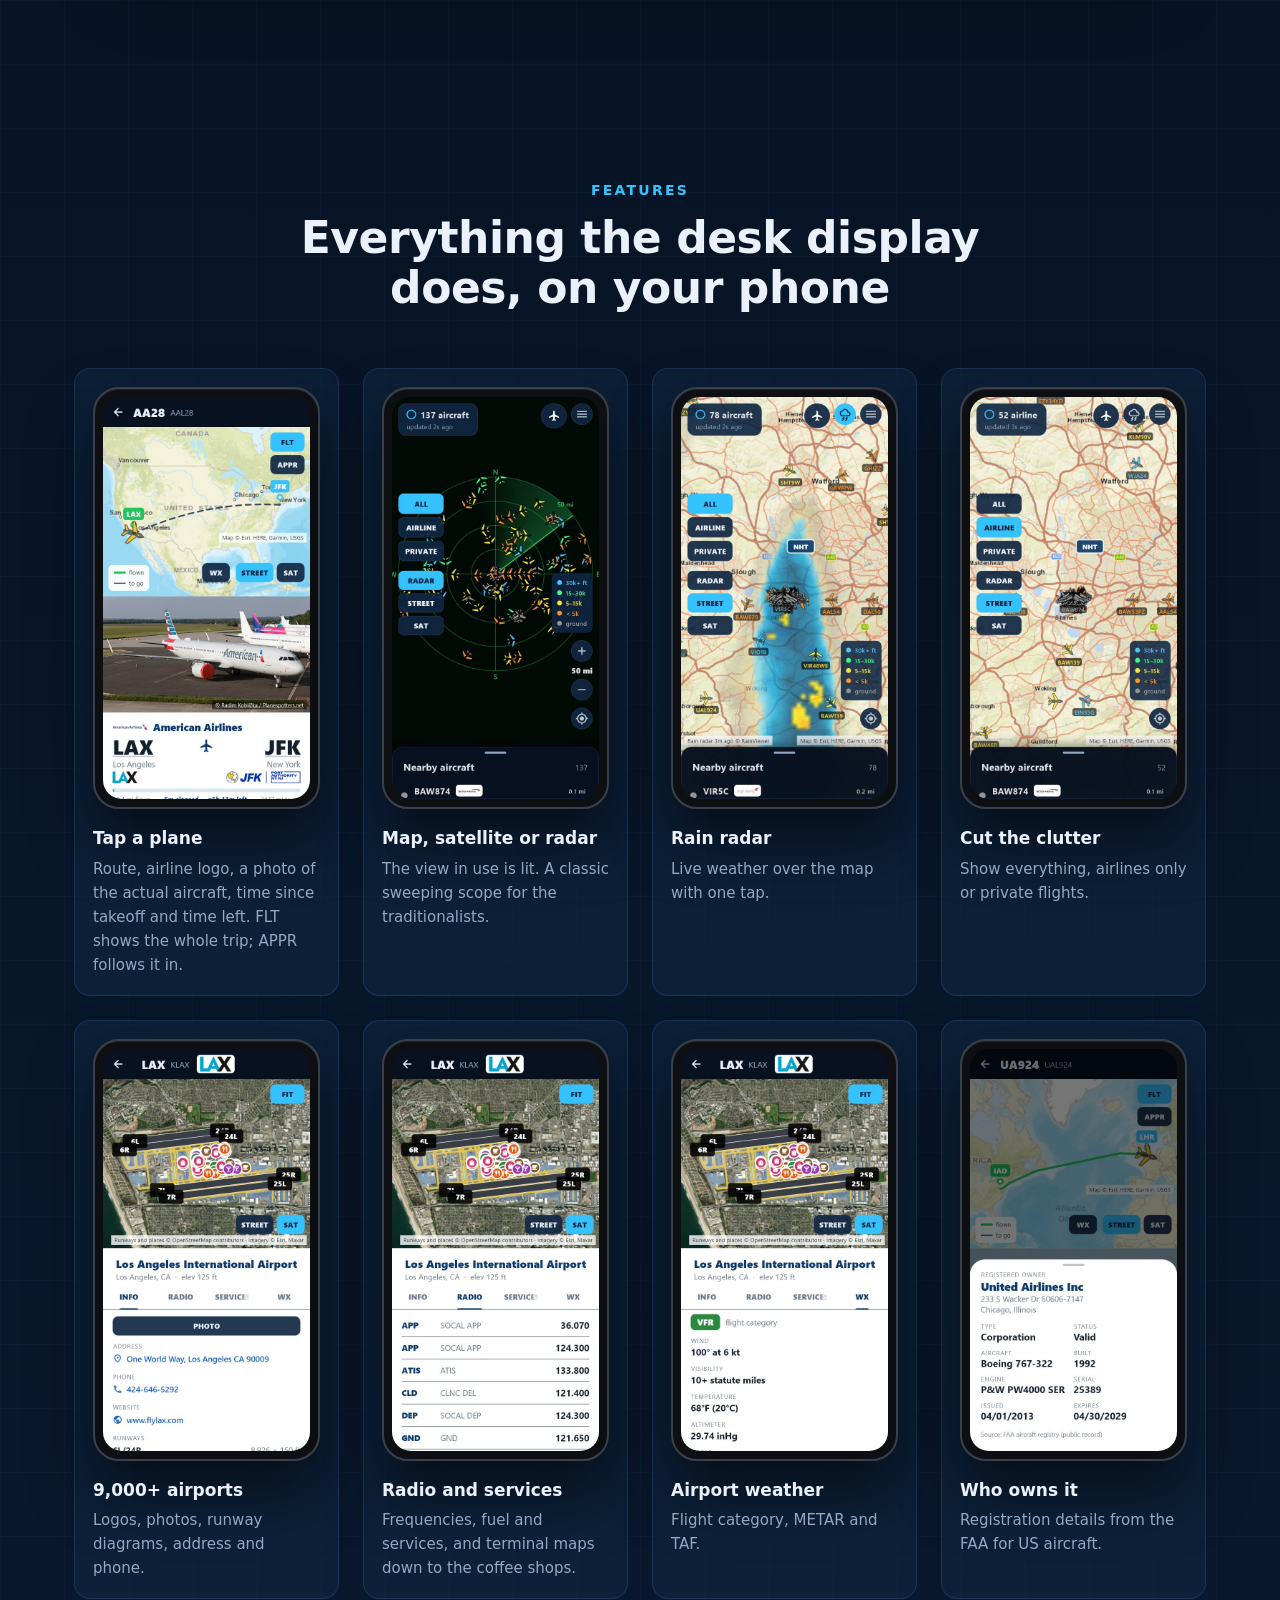
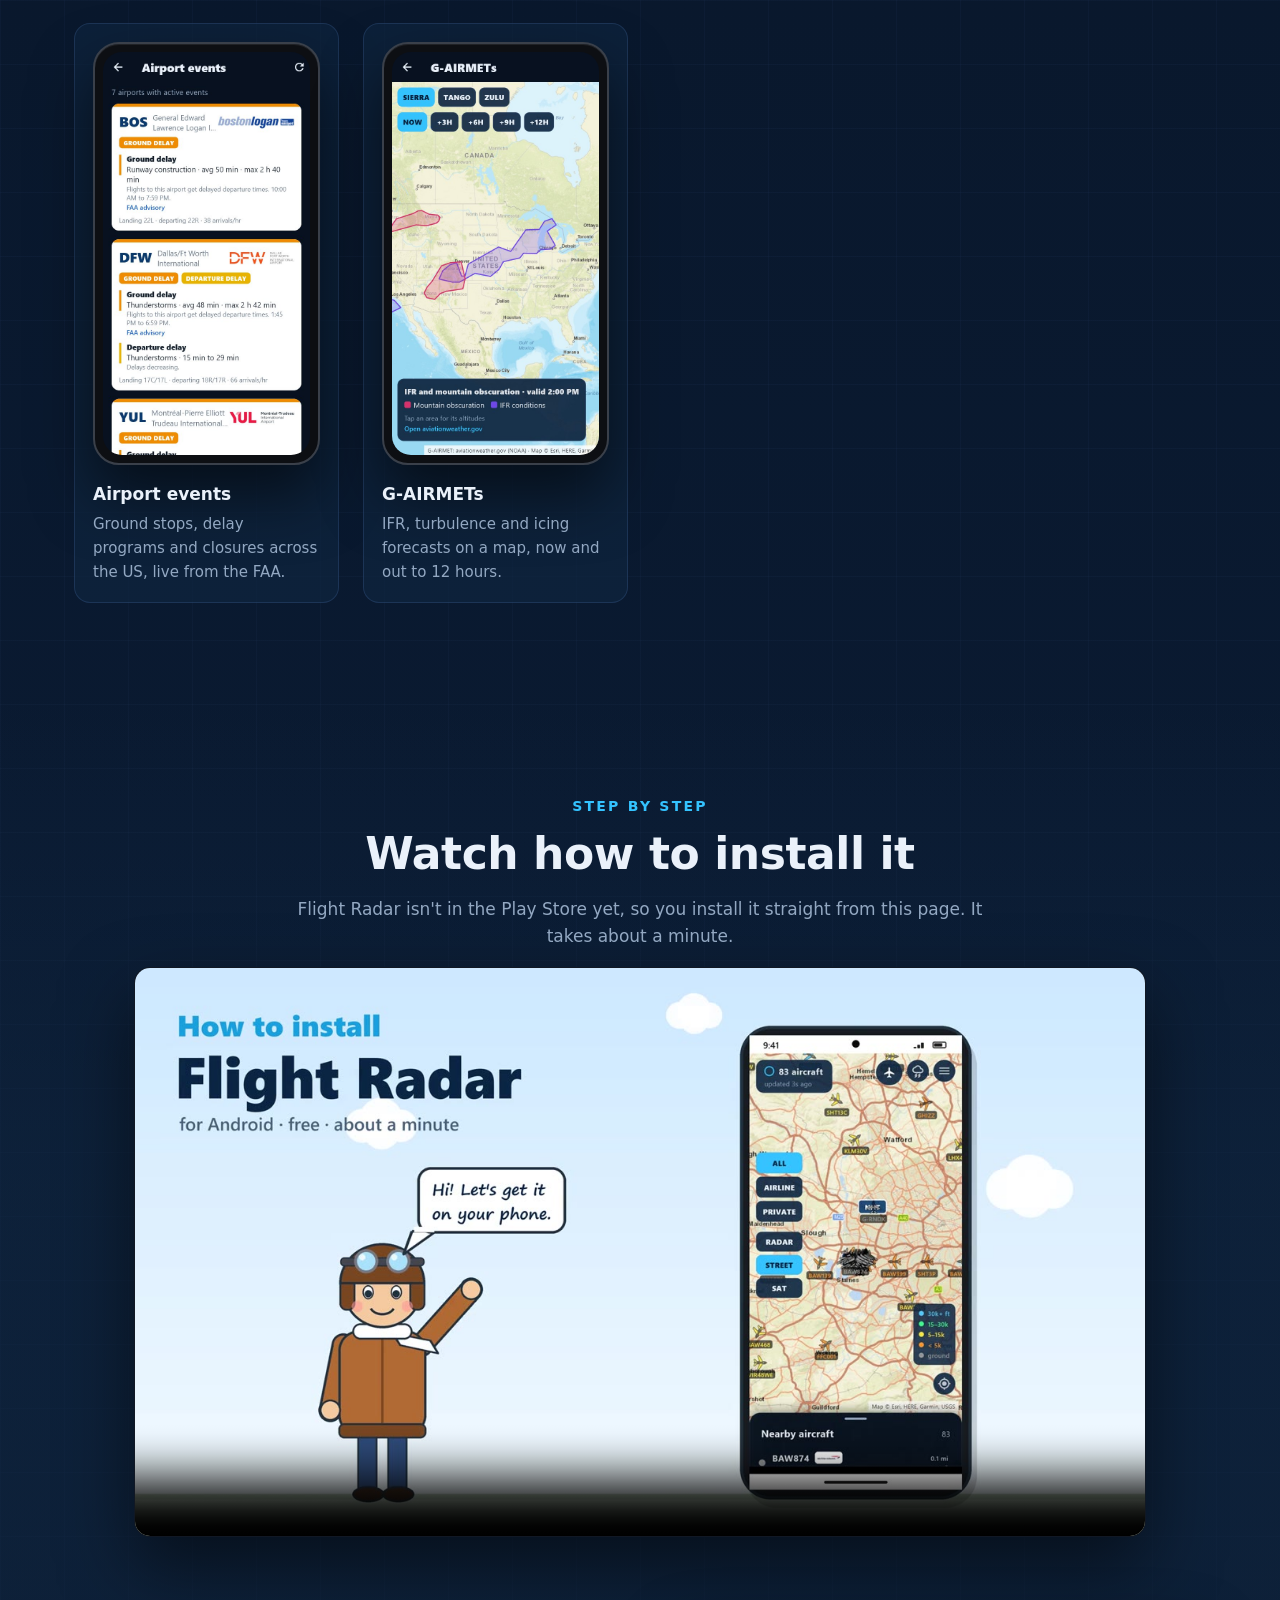
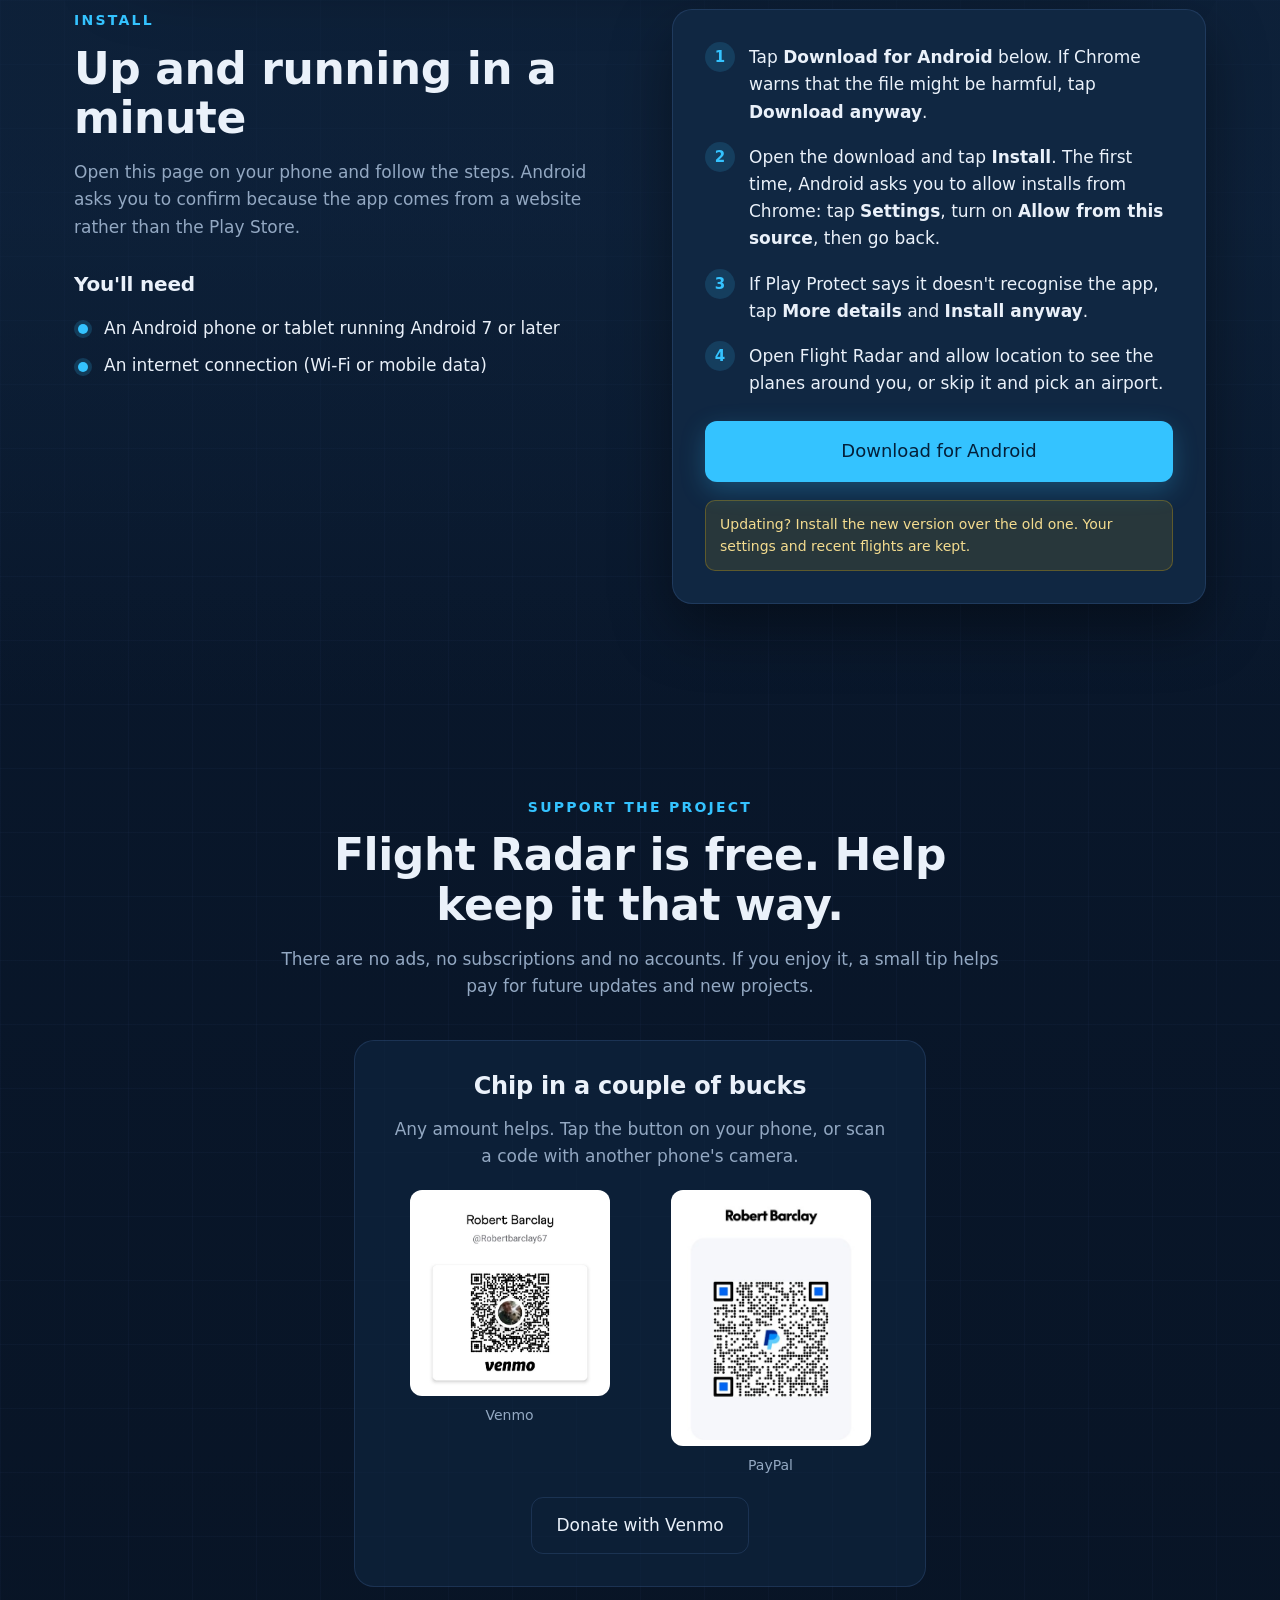
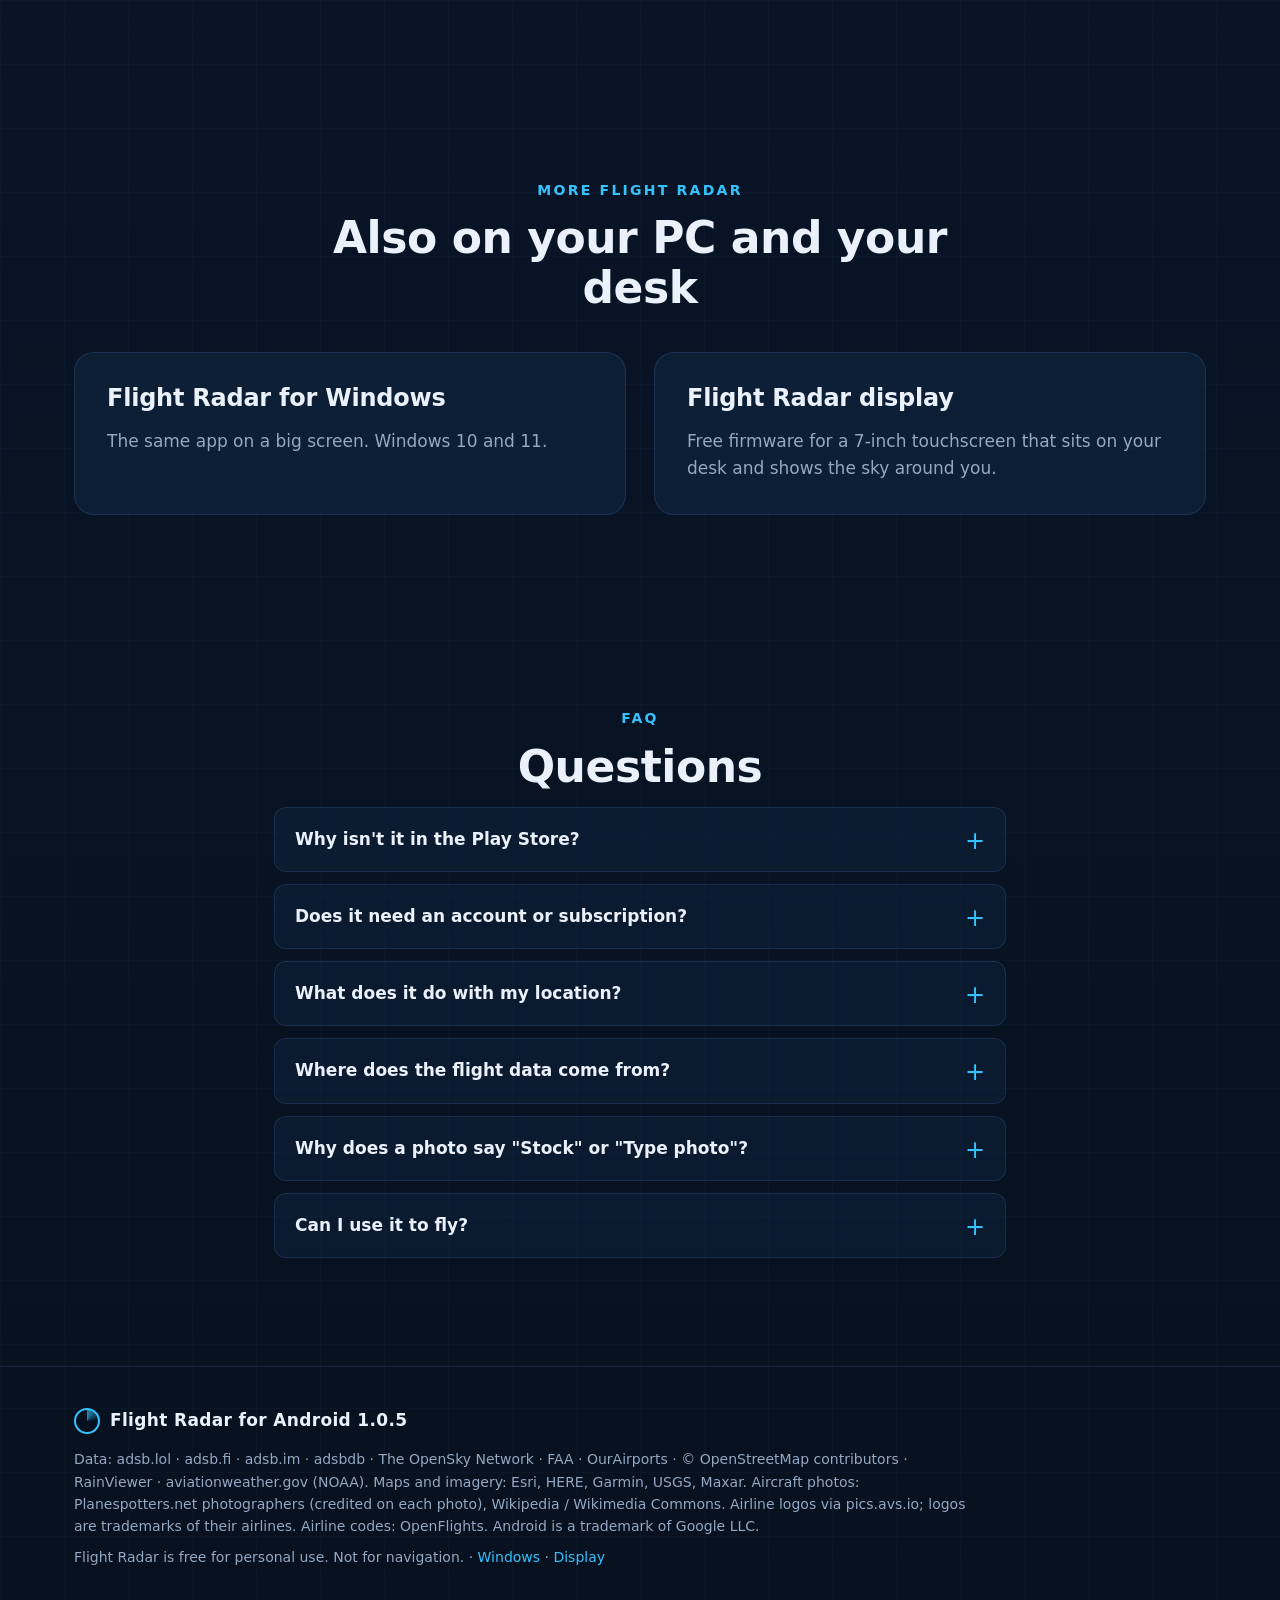
==== commit 5bffccf9: "Flight Radar apps 1.0.5: flight times, airport events, G-AIRMETs" ====
--- a/android.html
+++ b/android.html
@@ -38,14 +38,14 @@
     <div class="radar" aria-hidden="true"><div class="sweep"></div></div>
     <div class="wrap hero-inner">
       <div class="hero-copy">
-        <p class="eyebrow">Free Android app &middot; Version 1.0.4</p>
+        <p class="eyebrow">Free Android app &middot; Version 1.0.5</p>
         <h1>Live air traffic in your pocket.</h1>
-        <p class="lede">Every plane around you on a live map, where it's going, a photo of the actual aircraft, the weather on the way and 9,000+ airports. No account, no ads, no subscriptions.</p>
+        <p class="lede">Every plane around you on a live map, where it's going and when it lands, a photo of the actual aircraft, the weather on the way and 9,000+ airports. No account, no ads, no subscriptions.</p>
         <div class="cta-row">
-          <a class="btn" href="download/FlightRadar-Android-1.0.4.apk" download>Download for Android</a>
+          <a class="btn" href="download/FlightRadar-Android-1.0.5.apk" download>Download for Android</a>
           <a class="btn btn-ghost" href="#video">&#9654;&nbsp; Watch the video</a>
         </div>
-        <p class="small muted dl-meta">Android 7 or later &middot; 21 MB APK &middot; <a href="#install">How to install</a></p>
+        <p class="small muted dl-meta">Android 7 or later &middot; 22 MB APK &middot; <a href="#install">How to install</a></p>
       </div>
       <div class="phone hero-phone">
         <img src="apps/android/home.jpg" width="578" height="1124" alt="Flight Radar on an Android phone: the live map around London Heathrow with aircraft coloured by altitude and the ALL / AIRLINE / PRIVATE filter on the left.">
@@ -75,7 +75,7 @@
     <div class="wrap app-grid">
       <figure class="card">
         <div class="phone small"><img src="apps/android/flight.jpg" width="578" height="1124" loading="lazy" alt="Flight view with the route map, airline logo, aircraft photo and live altitude and speed."></div>
-        <figcaption><b>Tap a plane</b>Route, airline logo, a photo of the actual aircraft, and live data. FLT shows the whole trip; APPR follows it in.</figcaption>
+        <figcaption><b>Tap a plane</b>Route, airline logo, a photo of the actual aircraft, time since takeoff and time left. FLT shows the whole trip; APPR follows it in.</figcaption>
       </figure>
       <figure class="card">
         <div class="phone small"><img src="apps/android/radar.jpg" width="578" height="1124" loading="lazy" alt="Radar mode with a sweeping green scope."></div>
@@ -104,6 +104,14 @@
       <figure class="card">
         <div class="phone small"><img src="apps/android/owner.jpg" width="578" height="1124" loading="lazy" alt="Owner details for a US-registered aircraft from the FAA registry."></div>
         <figcaption><b>Who owns it</b>Registration details from the FAA for US aircraft.</figcaption>
+      </figure>
+      <figure class="card">
+        <div class="phone small"><img src="apps/android/events.jpg" width="578" height="1124" loading="lazy" alt="Airport events: tiles for airports with ground delays, departure delays and notices from the FAA."></div>
+        <figcaption><b>Airport events</b>Ground stops, delay programs and closures across the US, live from the FAA.</figcaption>
+      </figure>
+      <figure class="card">
+        <div class="phone small"><img src="apps/android/gairmet.jpg" width="578" height="1124" loading="lazy" alt="G-AIRMET map showing IFR and mountain obscuration areas over the US."></div>
+        <figcaption><b>G-AIRMETs</b>IFR, turbulence and icing forecasts on a map, now and out to 12 hours.</figcaption>
       </figure>
     </div>
   </section>
@@ -138,7 +146,7 @@
           <li><span>3</span>If Play Protect says it doesn't recognise the app, tap <b>More details</b> and <b>Install anyway</b>.</li>
           <li><span>4</span>Open Flight Radar and allow location to see the planes around you, or skip it and pick an airport.</li>
         </ol>
-        <a class="btn btn-wide" href="download/FlightRadar-Android-1.0.4.apk" download>Download for Android</a>
+        <a class="btn btn-wide" href="download/FlightRadar-Android-1.0.5.apk" download>Download for Android</a>
         <p class="note">Updating? Install the new version over the old one. Your settings and recent flights are kept.</p>
       </div>
     </div>
@@ -221,7 +229,7 @@
 
 <footer class="footer">
   <div class="wrap">
-    <div class="brand"><span class="brand-mark" aria-hidden="true"></span><span>Flight Radar for Android 1.0.4</span></div>
+    <div class="brand"><span class="brand-mark" aria-hidden="true"></span><span>Flight Radar for Android 1.0.5</span></div>
     <p class="small muted">Data: adsb.lol &middot; adsb.fi &middot; adsb.im &middot; adsbdb &middot; The OpenSky Network &middot; FAA &middot; OurAirports &middot; &copy; OpenStreetMap contributors &middot; RainViewer &middot; aviationweather.gov (NOAA). Maps and imagery: Esri, HERE, Garmin, USGS, Maxar. Aircraft photos: Planespotters.net photographers (credited on each photo), Wikipedia / Wikimedia Commons. Airline logos via pics.avs.io; logos are trademarks of their airlines. Airline codes: OpenFlights. Android is a trademark of Google LLC.</p>
     <p class="small muted">Flight Radar is free for personal use. Not for navigation. &middot; <a href="windows.html">Windows</a> &middot; <a href="index.html">Display</a></p>
   </div>
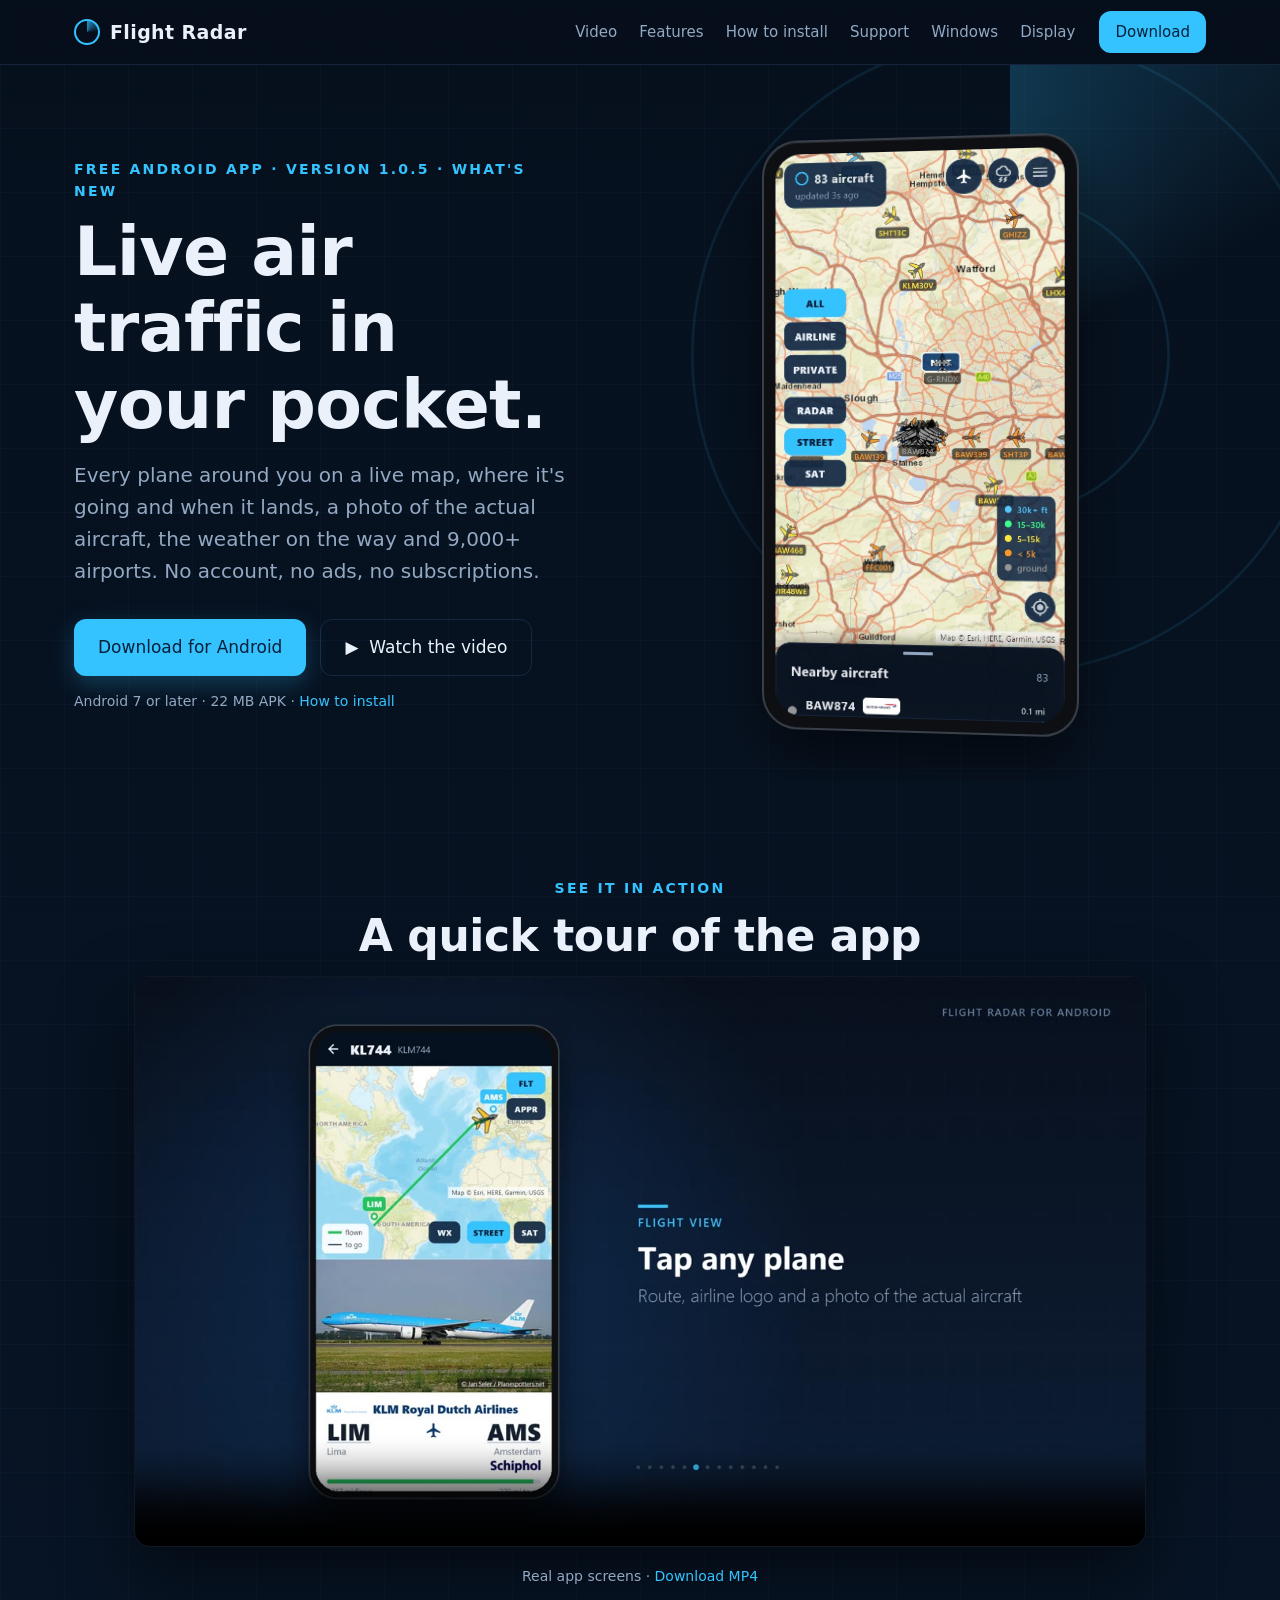
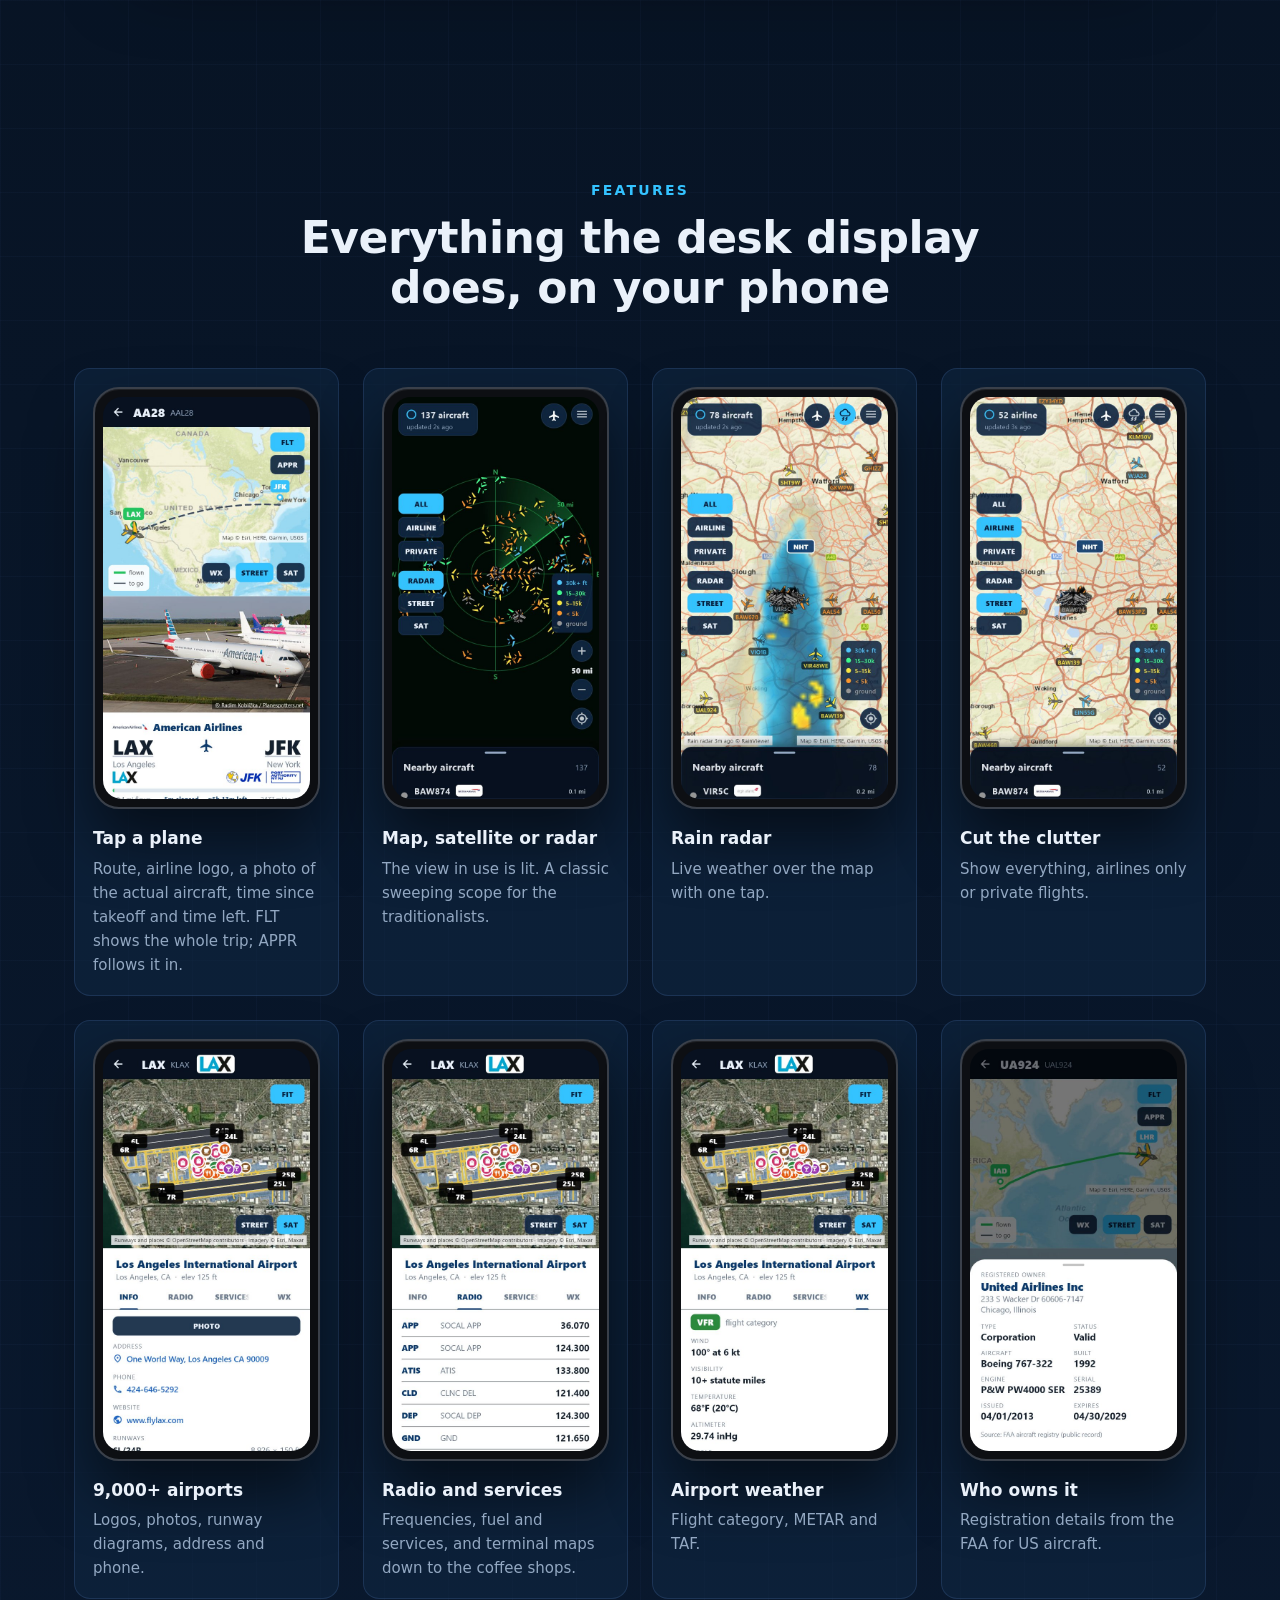
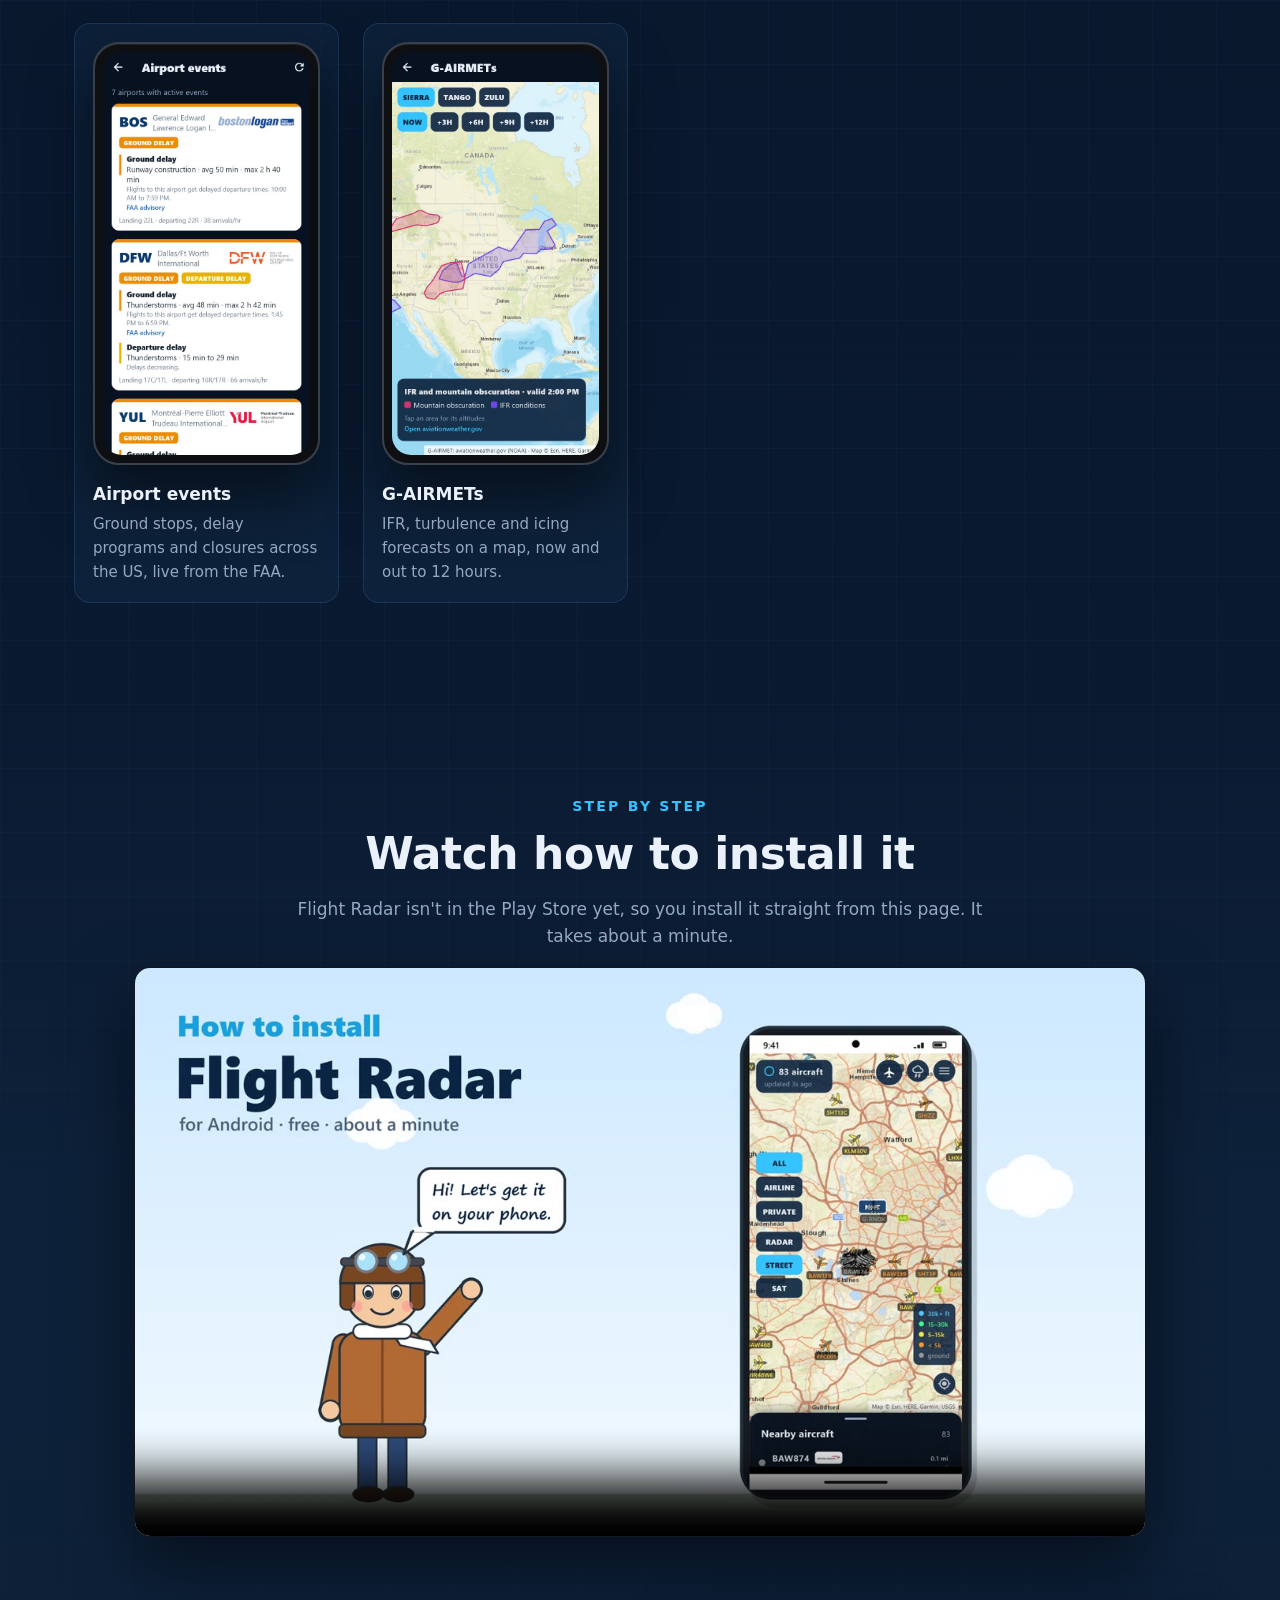
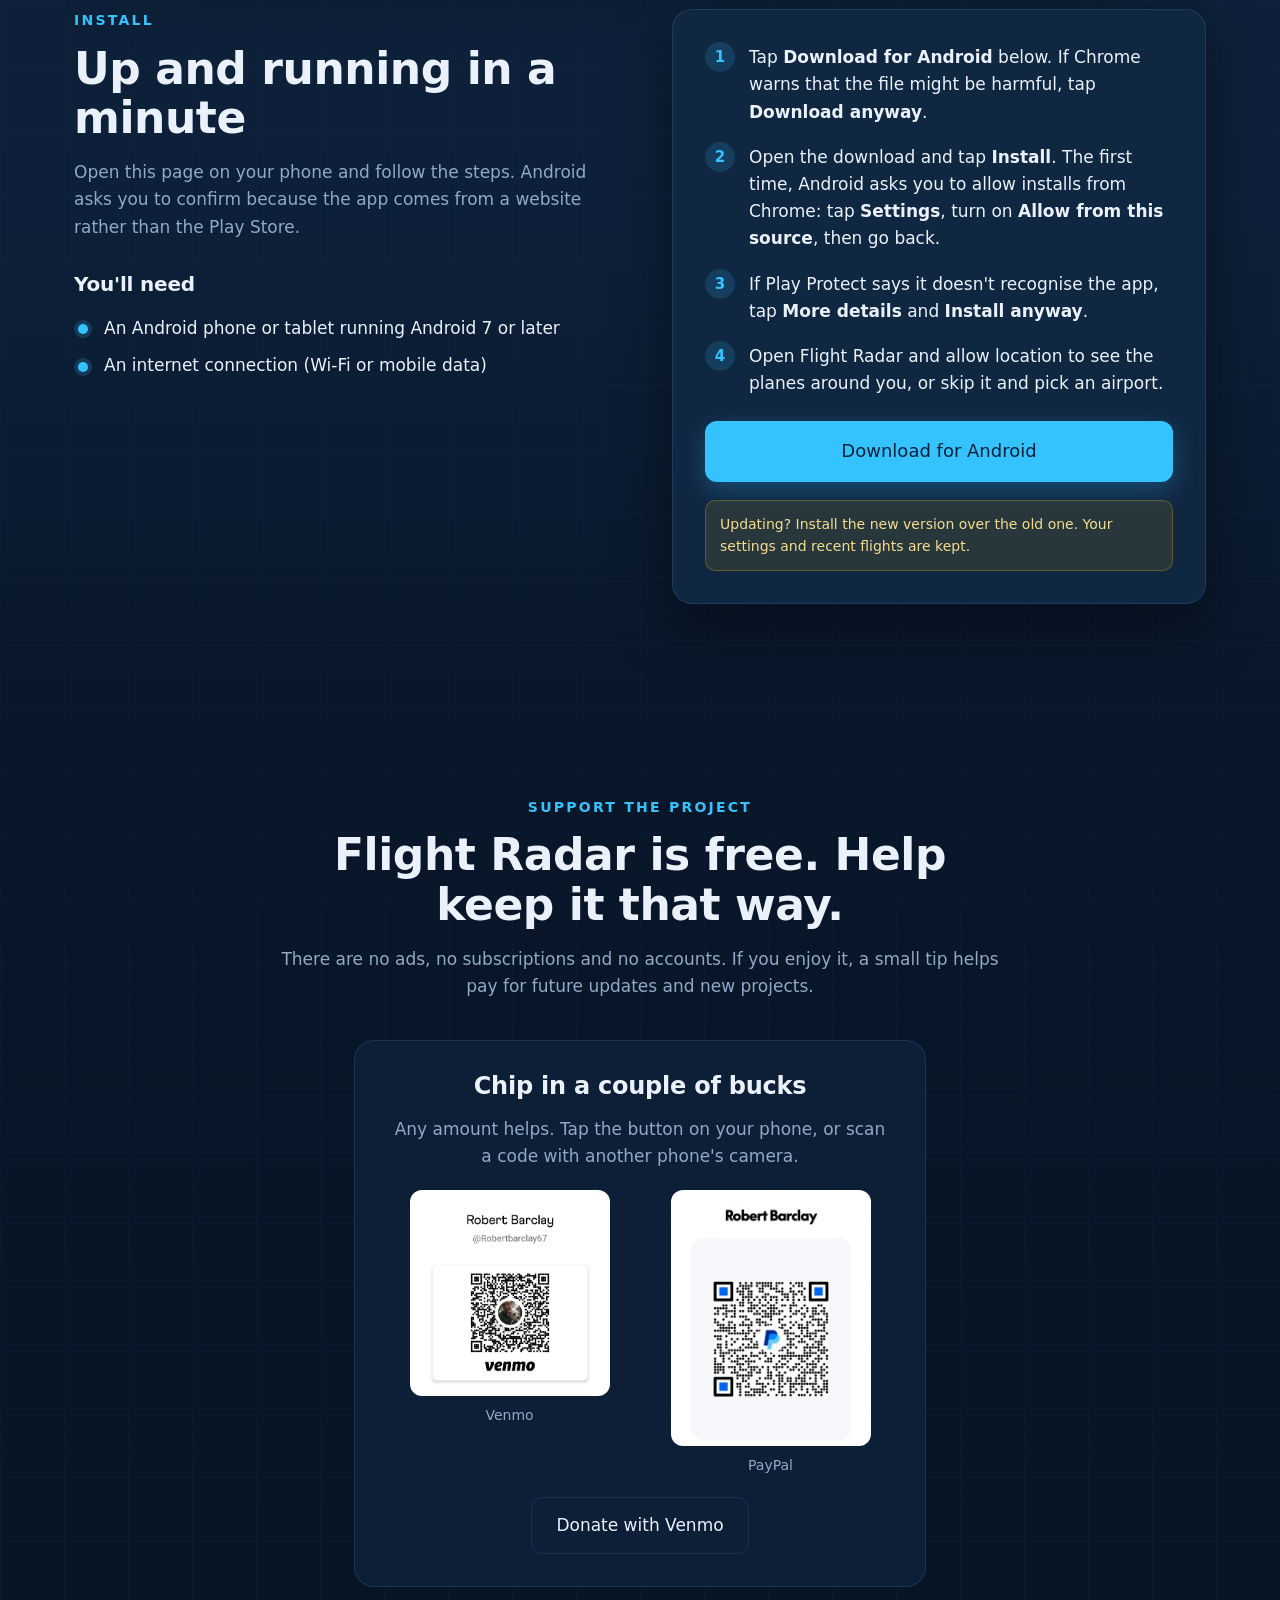
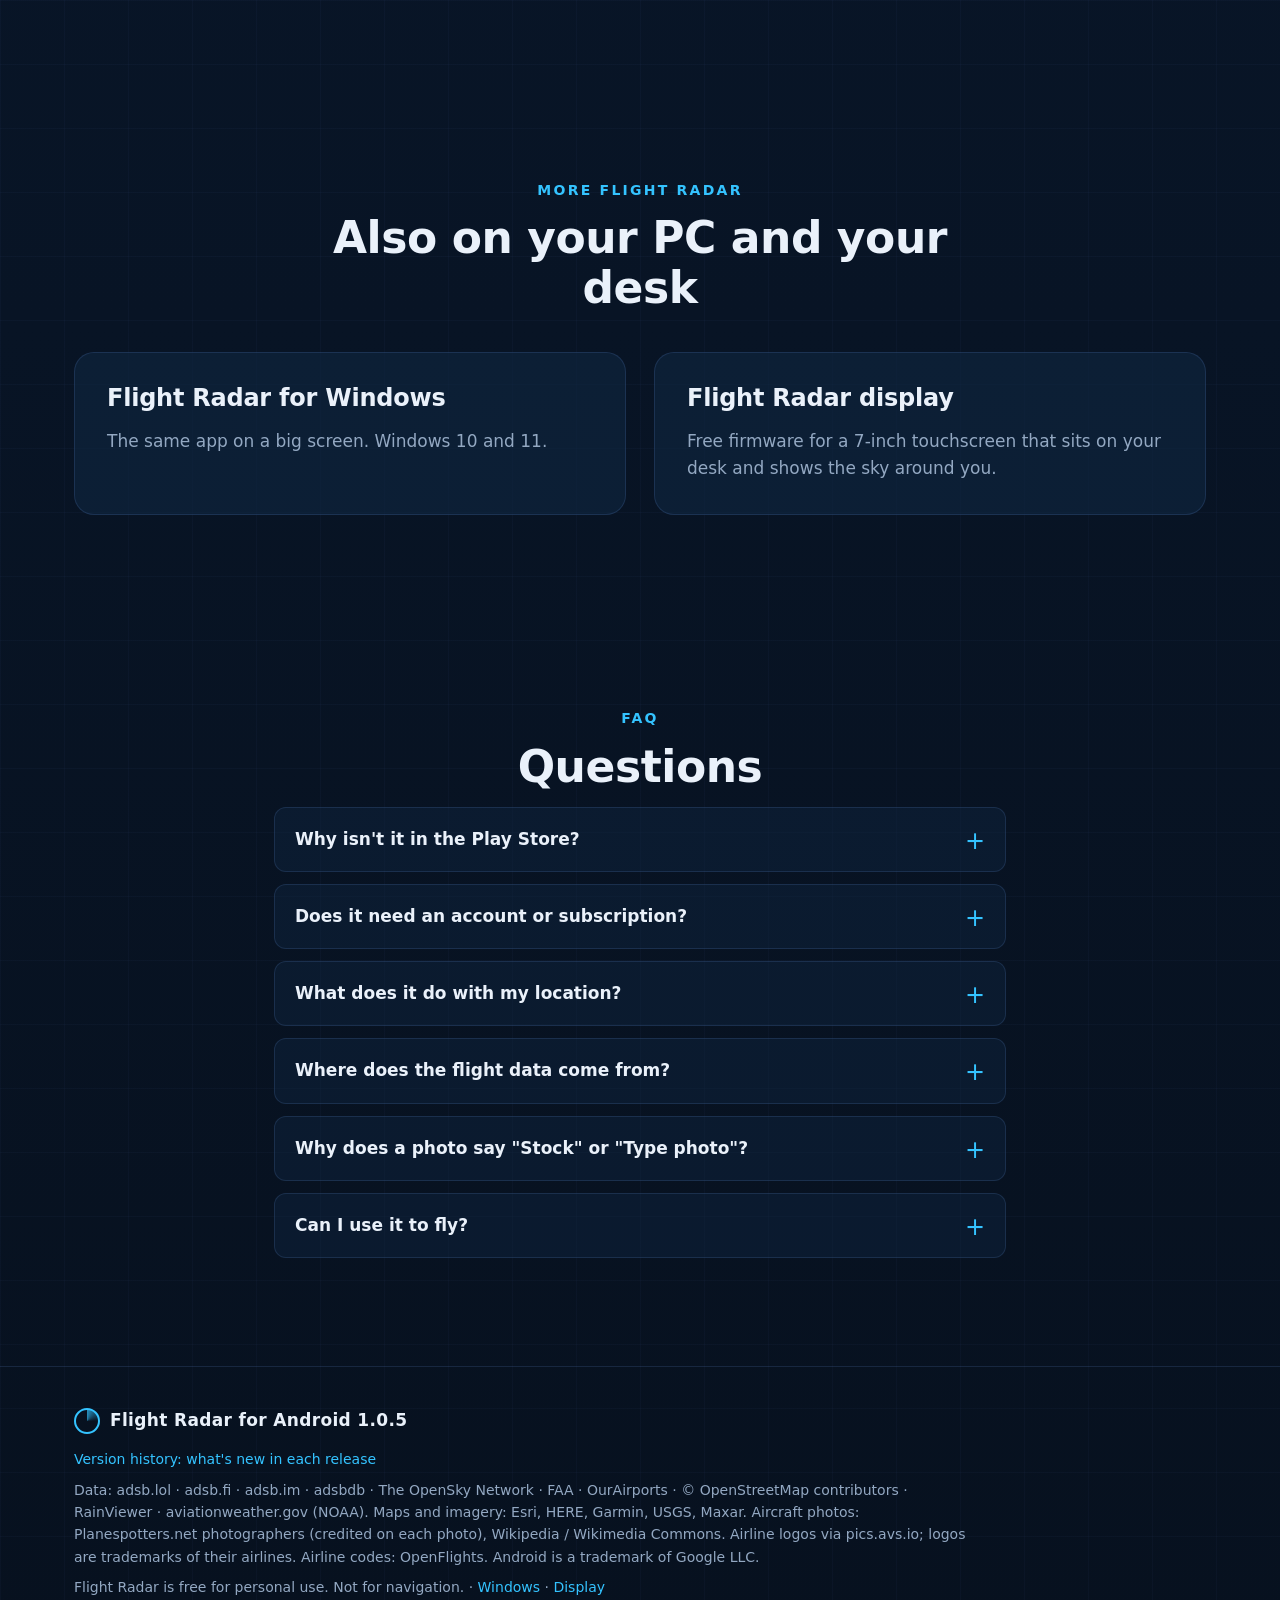
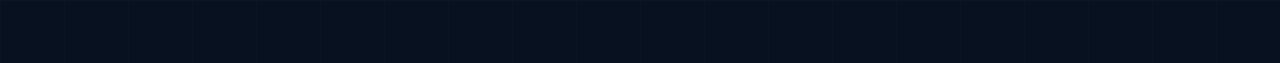
==== commit 51b14b8d: "Firmware 4.0.7: gate and taxiway labels, folder tabs, full-width map; version history pages" ====
--- a/android.html
+++ b/android.html
@@ -38,7 +38,7 @@
     <div class="radar" aria-hidden="true"><div class="sweep"></div></div>
     <div class="wrap hero-inner">
       <div class="hero-copy">
-        <p class="eyebrow">Free Android app &middot; Version 1.0.5</p>
+        <p class="eyebrow">Free Android app &middot; Version 1.0.5 &middot; <a href="changes-android.html">What's new</a></p>
         <h1>Live air traffic in your pocket.</h1>
         <p class="lede">Every plane around you on a live map, where it's going and when it lands, a photo of the actual aircraft, the weather on the way and 9,000+ airports. No account, no ads, no subscriptions.</p>
         <div class="cta-row">
@@ -230,6 +230,7 @@
 <footer class="footer">
   <div class="wrap">
     <div class="brand"><span class="brand-mark" aria-hidden="true"></span><span>Flight Radar for Android 1.0.5</span></div>
+    <p class="small muted"><a href="changes-android.html">Version history: what's new in each release</a></p>
     <p class="small muted">Data: adsb.lol &middot; adsb.fi &middot; adsb.im &middot; adsbdb &middot; The OpenSky Network &middot; FAA &middot; OurAirports &middot; &copy; OpenStreetMap contributors &middot; RainViewer &middot; aviationweather.gov (NOAA). Maps and imagery: Esri, HERE, Garmin, USGS, Maxar. Aircraft photos: Planespotters.net photographers (credited on each photo), Wikipedia / Wikimedia Commons. Airline logos via pics.avs.io; logos are trademarks of their airlines. Airline codes: OpenFlights. Android is a trademark of Google LLC.</p>
     <p class="small muted">Flight Radar is free for personal use. Not for navigation. &middot; <a href="windows.html">Windows</a> &middot; <a href="index.html">Display</a></p>
   </div>
--- a/style.css
+++ b/style.css
@@ -300,3 +300,10 @@
   .stats strong { font-size: 24px; }
   .stats > div { padding: 16px; }
 }
+
+/* ---------- Version history pages ---------- */
+.history-title { font-size: clamp(30px, 4vw, 44px); }
+.release { margin-top: 36px; padding-top: 24px; border-top: 1px solid var(--line); }
+.release h2 { font-size: 24px; margin-bottom: 4px; }
+.release .ticks li { color: var(--muted); }
+.release .ticks li b { color: var(--text); }
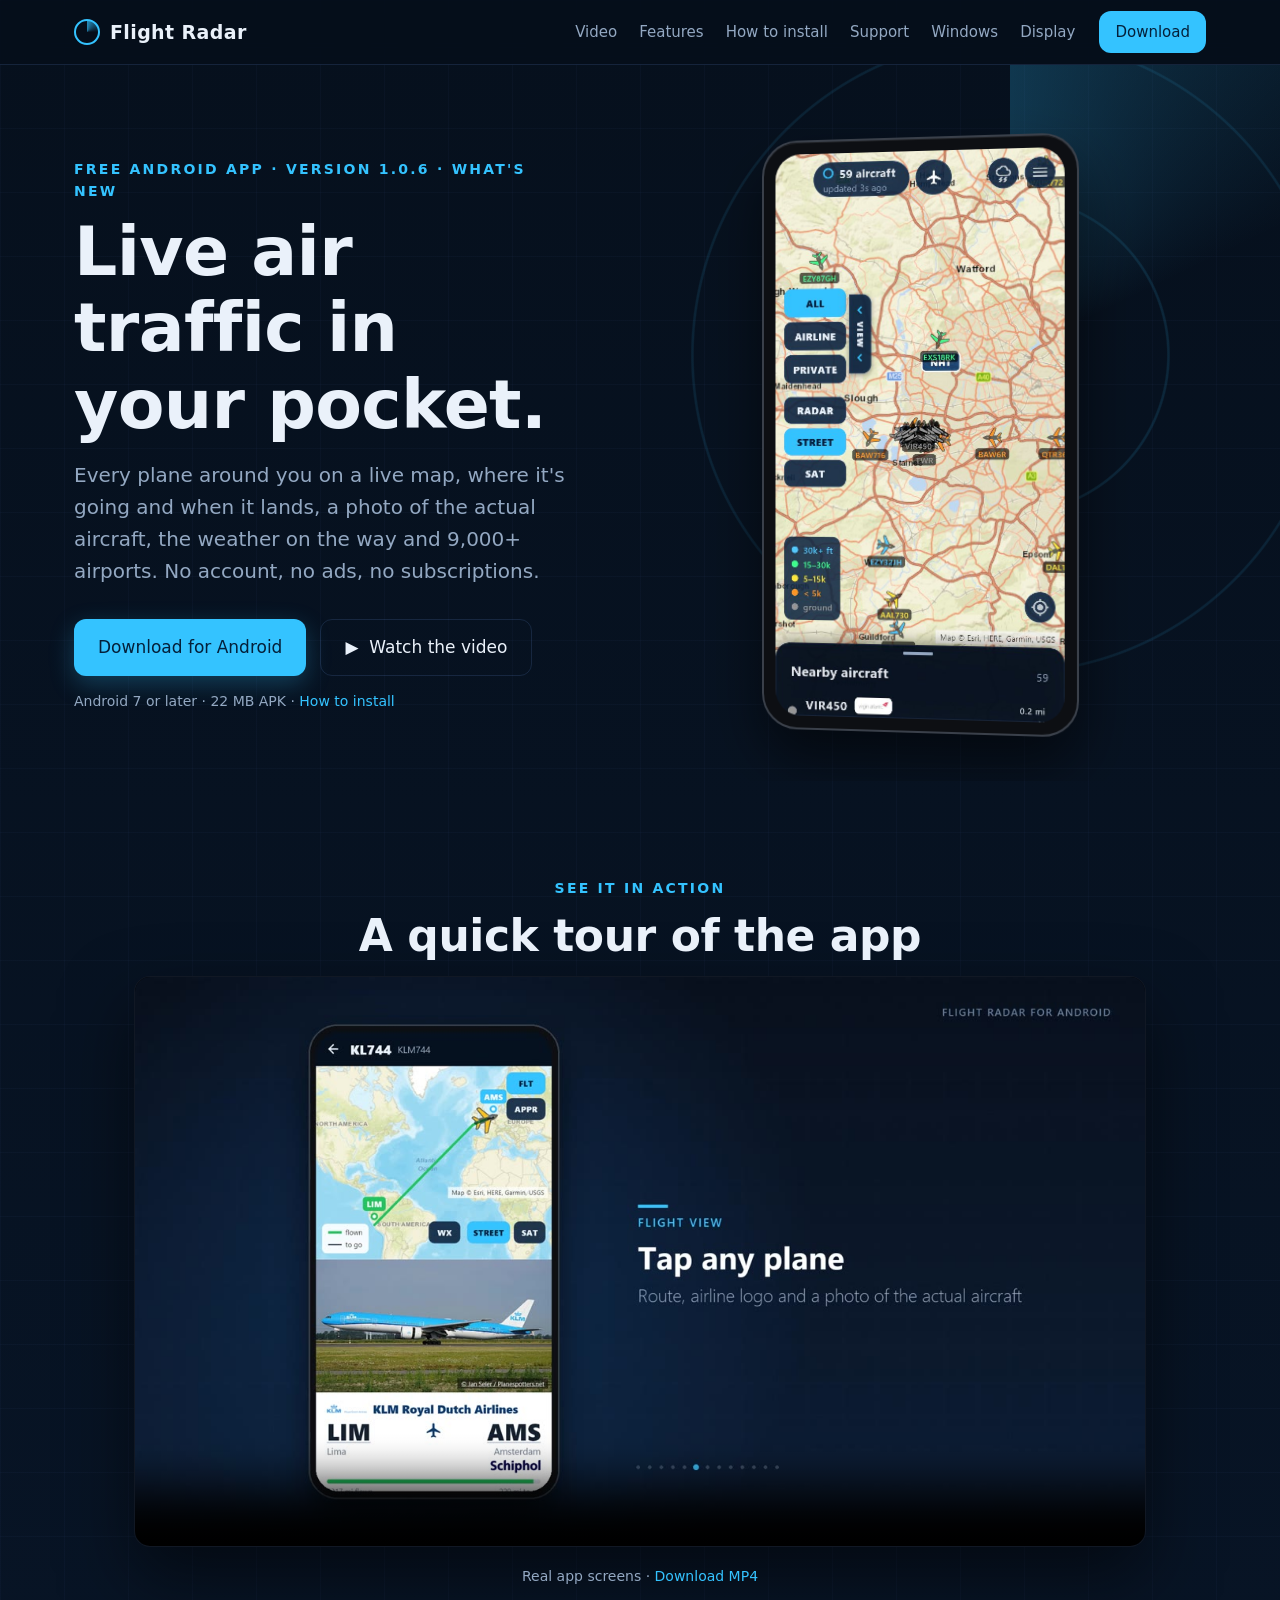
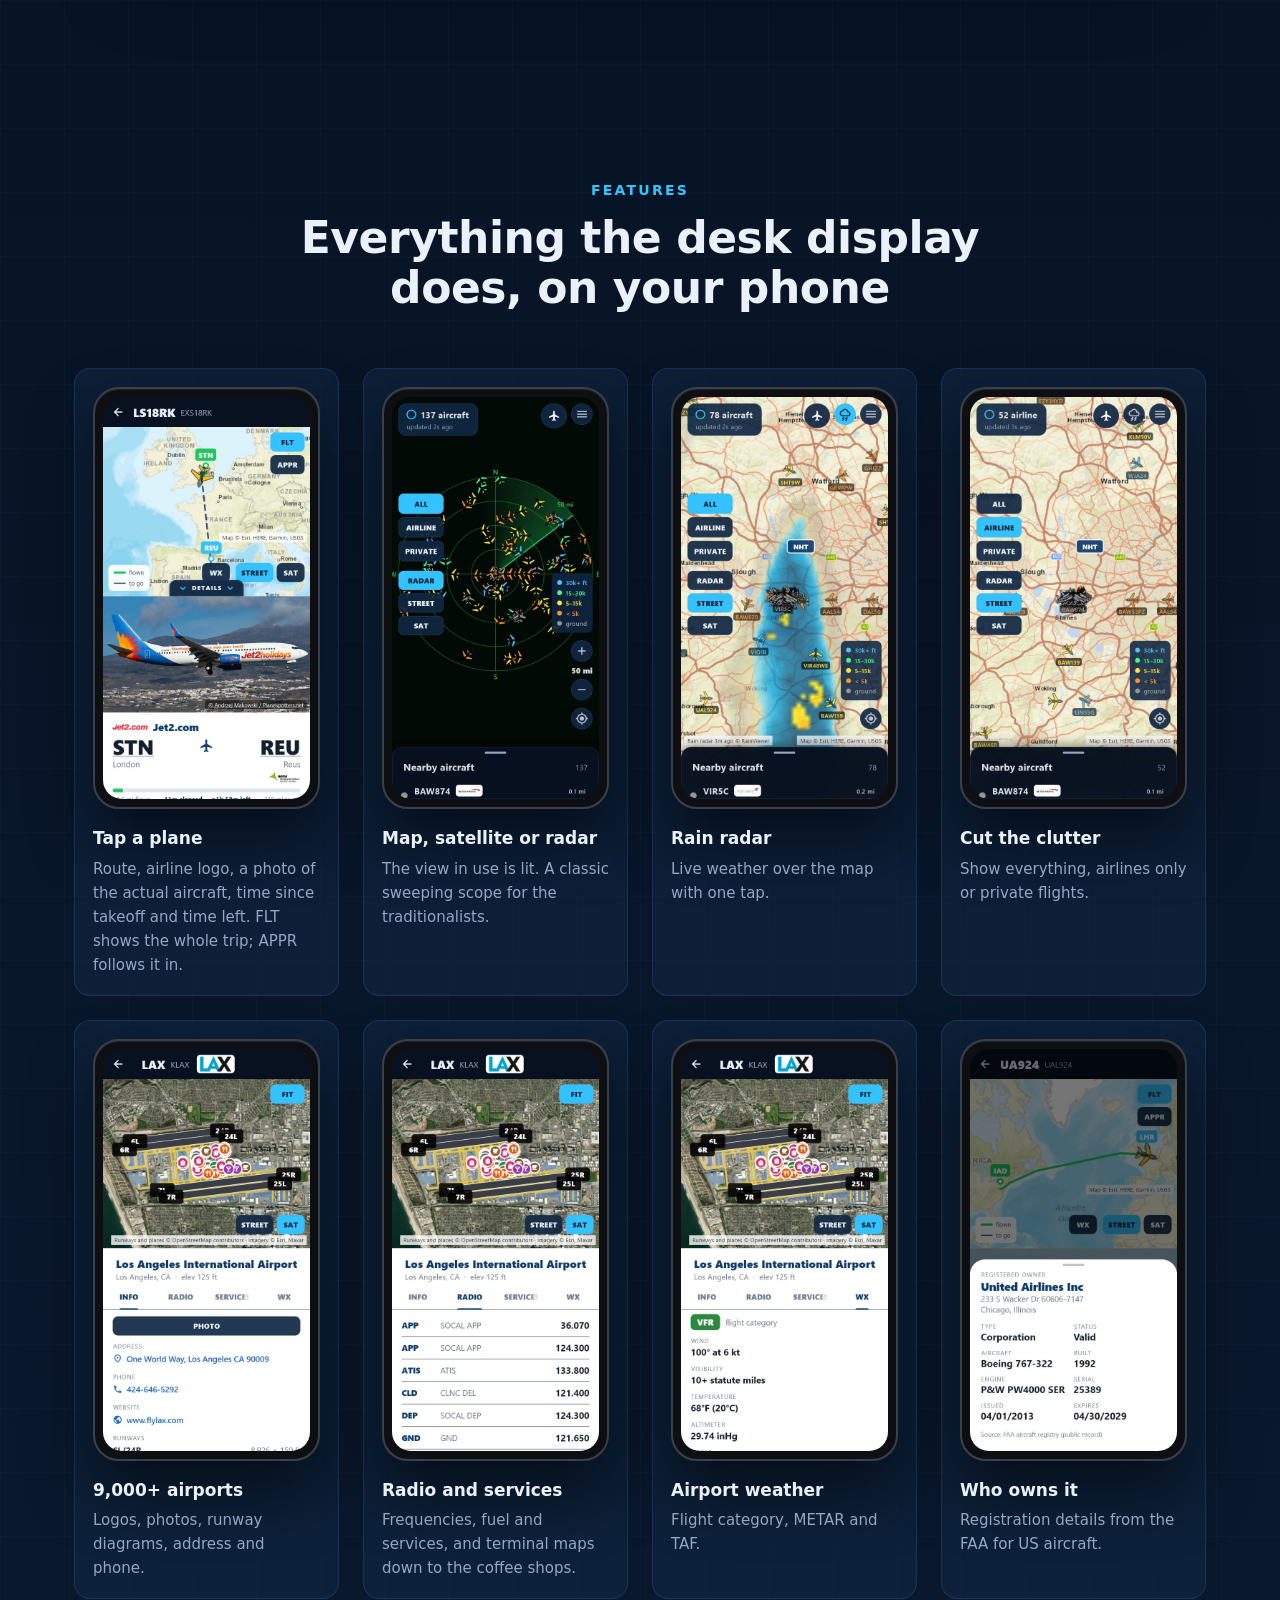
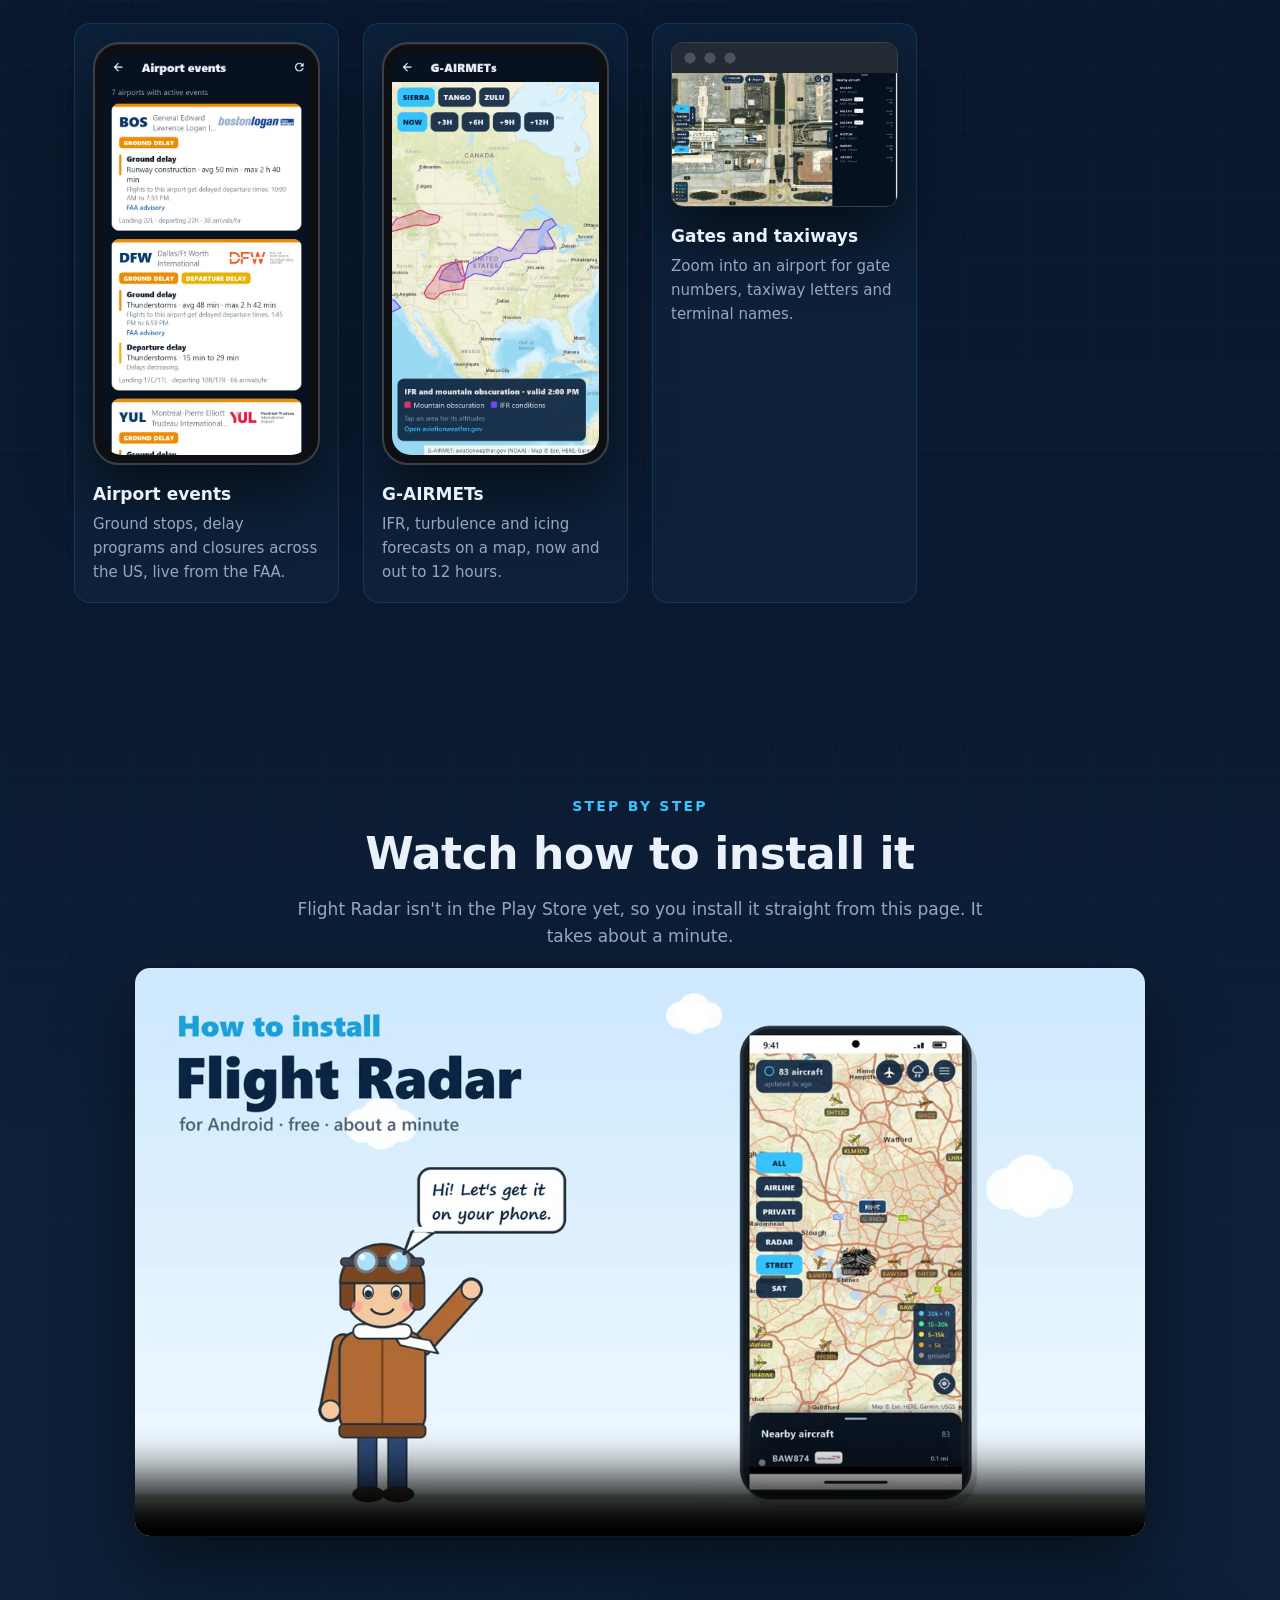
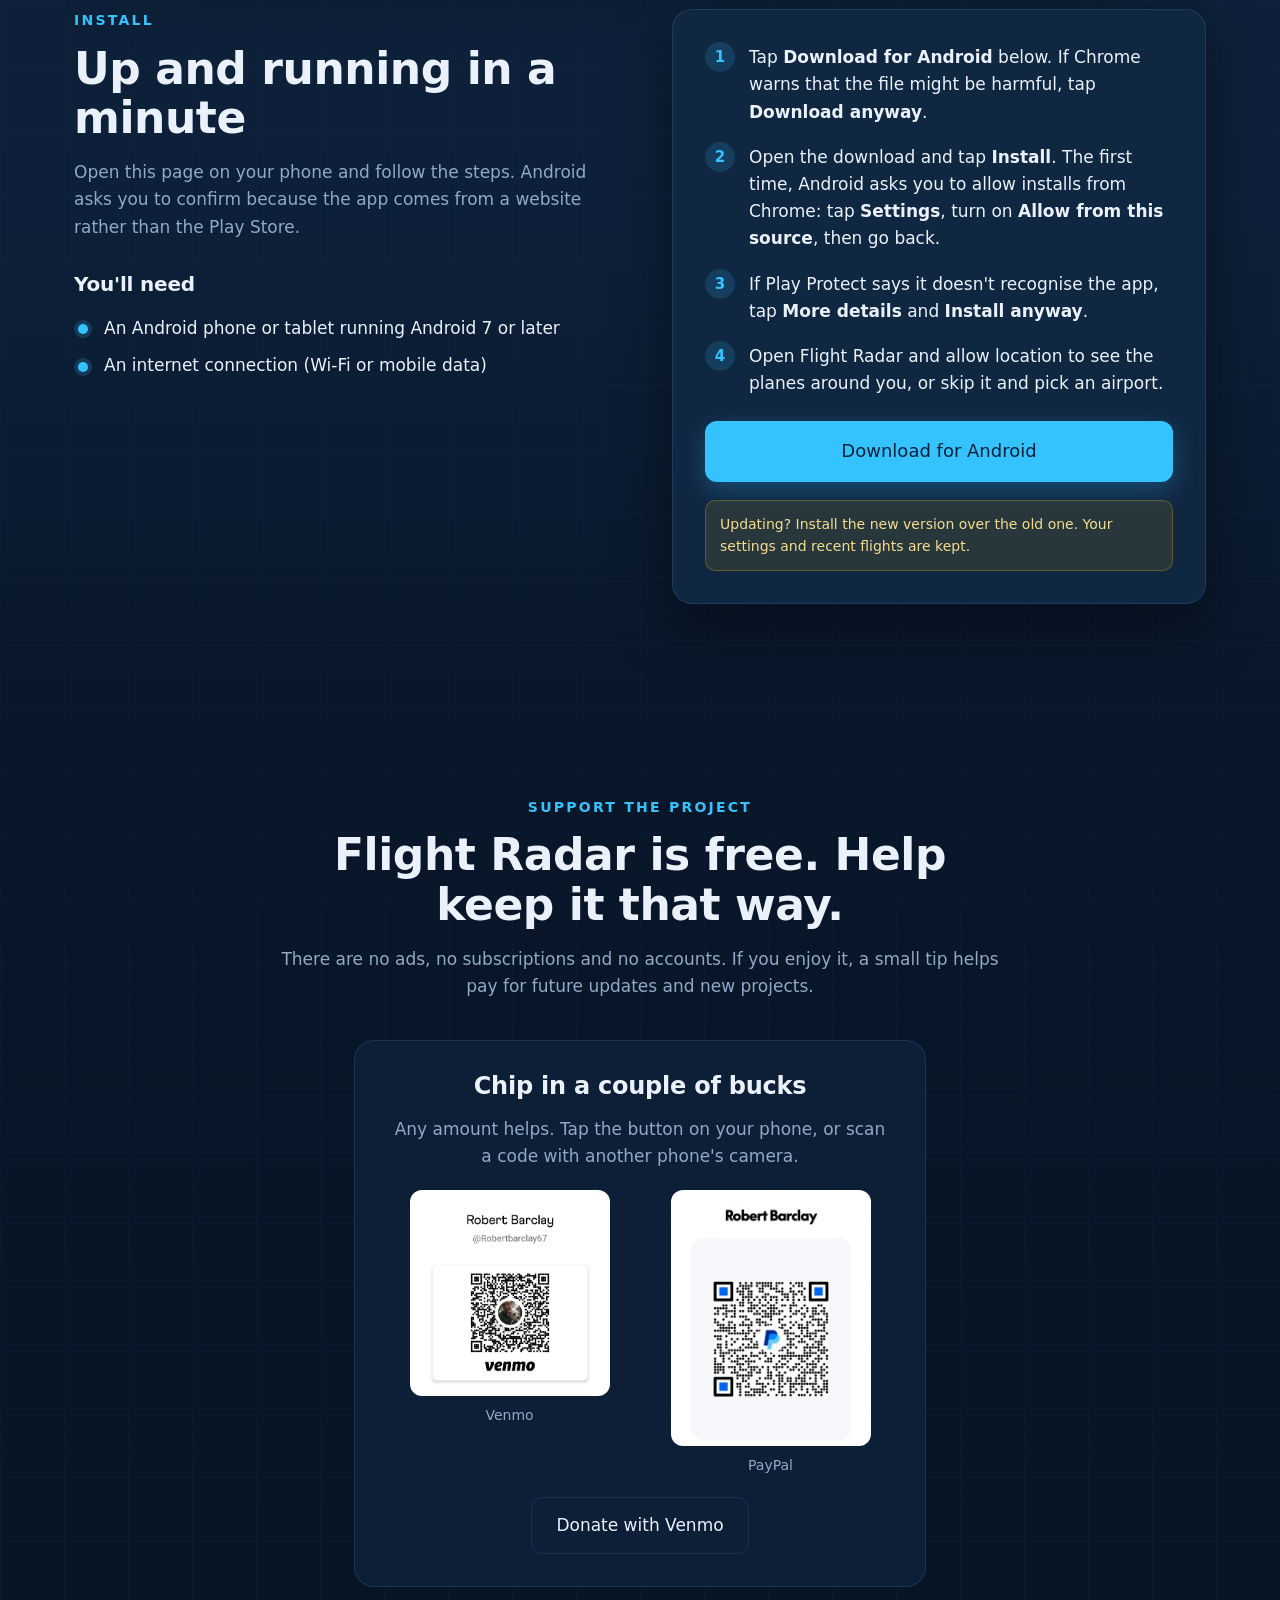
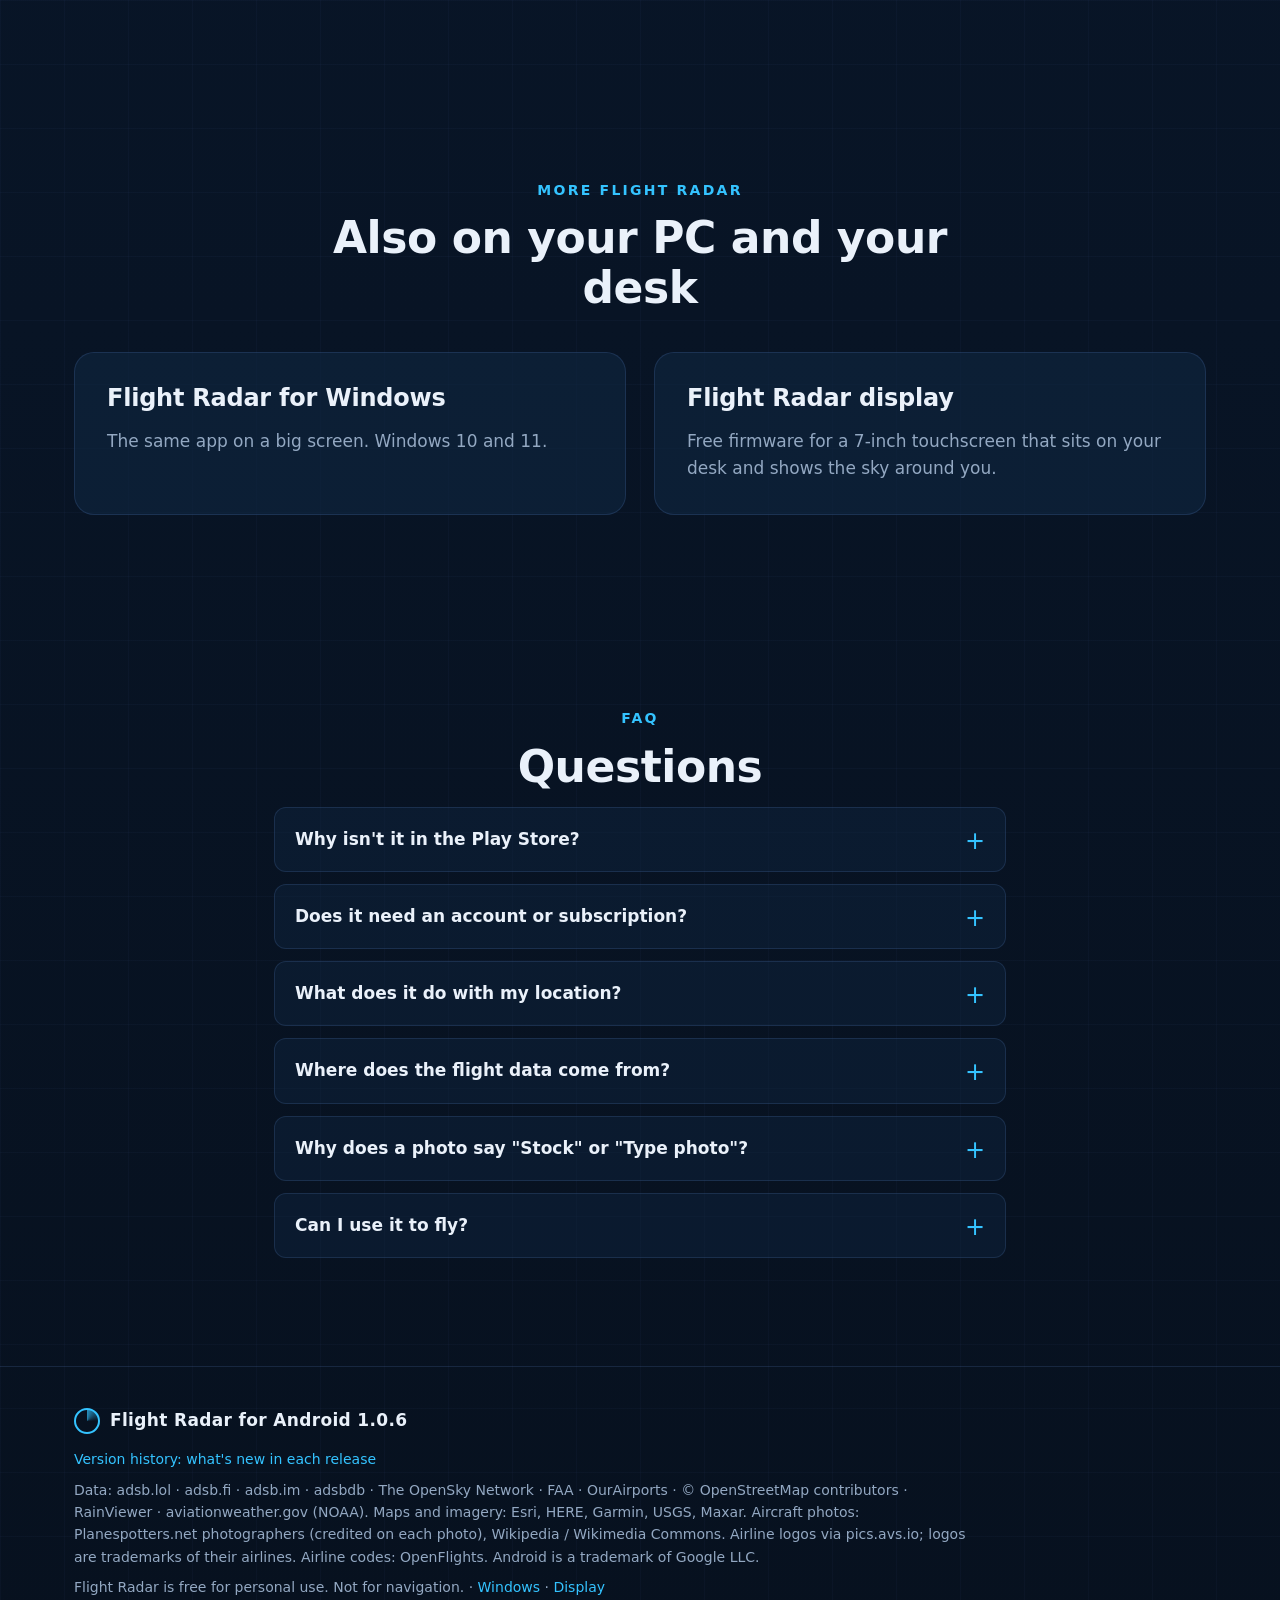
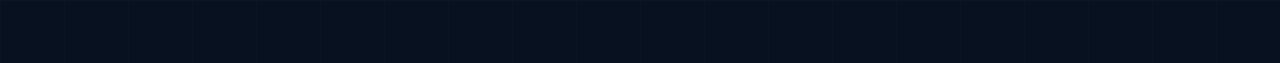
==== commit 7d1a5909: "Flight Radar apps 1.0.6: gate and taxiway labels, folder tabs, landscape layouts, side list on PC" ====
--- a/android.html
+++ b/android.html
@@ -38,11 +38,11 @@
     <div class="radar" aria-hidden="true"><div class="sweep"></div></div>
     <div class="wrap hero-inner">
       <div class="hero-copy">
-        <p class="eyebrow">Free Android app &middot; Version 1.0.5 &middot; <a href="changes-android.html">What's new</a></p>
+        <p class="eyebrow">Free Android app &middot; Version 1.0.6 &middot; <a href="changes-android.html">What's new</a></p>
         <h1>Live air traffic in your pocket.</h1>
         <p class="lede">Every plane around you on a live map, where it's going and when it lands, a photo of the actual aircraft, the weather on the way and 9,000+ airports. No account, no ads, no subscriptions.</p>
         <div class="cta-row">
-          <a class="btn" href="download/FlightRadar-Android-1.0.5.apk" download>Download for Android</a>
+          <a class="btn" href="download/FlightRadar-Android-1.0.6.apk" download>Download for Android</a>
           <a class="btn btn-ghost" href="#video">&#9654;&nbsp; Watch the video</a>
         </div>
         <p class="small muted dl-meta">Android 7 or later &middot; 22 MB APK &middot; <a href="#install">How to install</a></p>
@@ -113,7 +113,10 @@
         <div class="phone small"><img src="apps/android/gairmet.jpg" width="578" height="1124" loading="lazy" alt="G-AIRMET map showing IFR and mountain obscuration areas over the US."></div>
         <figcaption><b>G-AIRMETs</b>IFR, turbulence and icing forecasts on a map, now and out to 12 hours.</figcaption>
       </figure>
-    </div>
+      <figure class="card">
+        <div class="window"><img src="apps/android/gates.jpg" width="1400" height="822" loading="lazy" alt="Phoenix Sky Harbor on satellite with gate numbers beside the parked aircraft and taxiway letters on the taxiways."></div>
+        <figcaption><b>Gates and taxiways</b>Zoom into an airport for gate numbers, taxiway letters and terminal names.</figcaption>
+      </figure>    </div>
   </section>
 
   <section id="install" class="section install">
@@ -146,7 +149,7 @@
           <li><span>3</span>If Play Protect says it doesn't recognise the app, tap <b>More details</b> and <b>Install anyway</b>.</li>
           <li><span>4</span>Open Flight Radar and allow location to see the planes around you, or skip it and pick an airport.</li>
         </ol>
-        <a class="btn btn-wide" href="download/FlightRadar-Android-1.0.5.apk" download>Download for Android</a>
+        <a class="btn btn-wide" href="download/FlightRadar-Android-1.0.6.apk" download>Download for Android</a>
         <p class="note">Updating? Install the new version over the old one. Your settings and recent flights are kept.</p>
       </div>
     </div>
@@ -229,7 +232,7 @@
 
 <footer class="footer">
   <div class="wrap">
-    <div class="brand"><span class="brand-mark" aria-hidden="true"></span><span>Flight Radar for Android 1.0.5</span></div>
+    <div class="brand"><span class="brand-mark" aria-hidden="true"></span><span>Flight Radar for Android 1.0.6</span></div>
     <p class="small muted"><a href="changes-android.html">Version history: what's new in each release</a></p>
     <p class="small muted">Data: adsb.lol &middot; adsb.fi &middot; adsb.im &middot; adsbdb &middot; The OpenSky Network &middot; FAA &middot; OurAirports &middot; &copy; OpenStreetMap contributors &middot; RainViewer &middot; aviationweather.gov (NOAA). Maps and imagery: Esri, HERE, Garmin, USGS, Maxar. Aircraft photos: Planespotters.net photographers (credited on each photo), Wikipedia / Wikimedia Commons. Airline logos via pics.avs.io; logos are trademarks of their airlines. Airline codes: OpenFlights. Android is a trademark of Google LLC.</p>
     <p class="small muted">Flight Radar is free for personal use. Not for navigation. &middot; <a href="windows.html">Windows</a> &middot; <a href="index.html">Display</a></p>
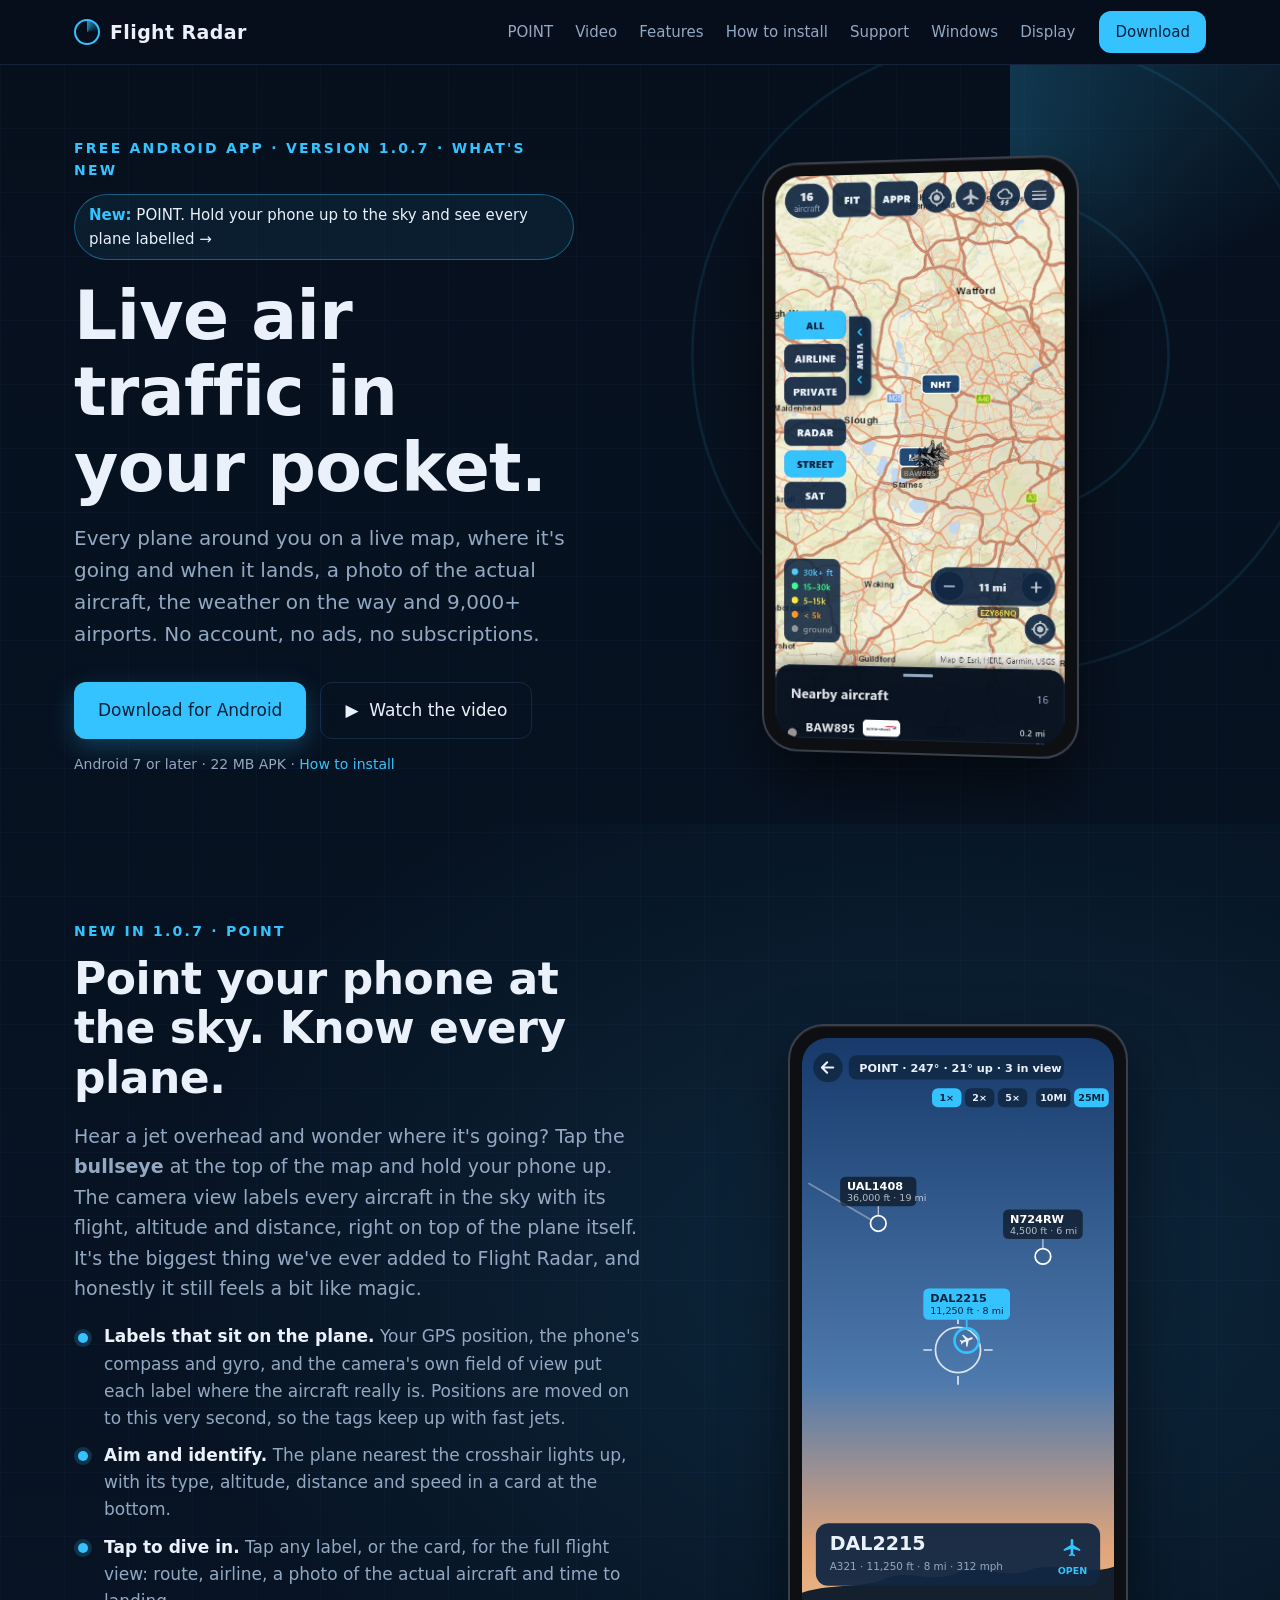
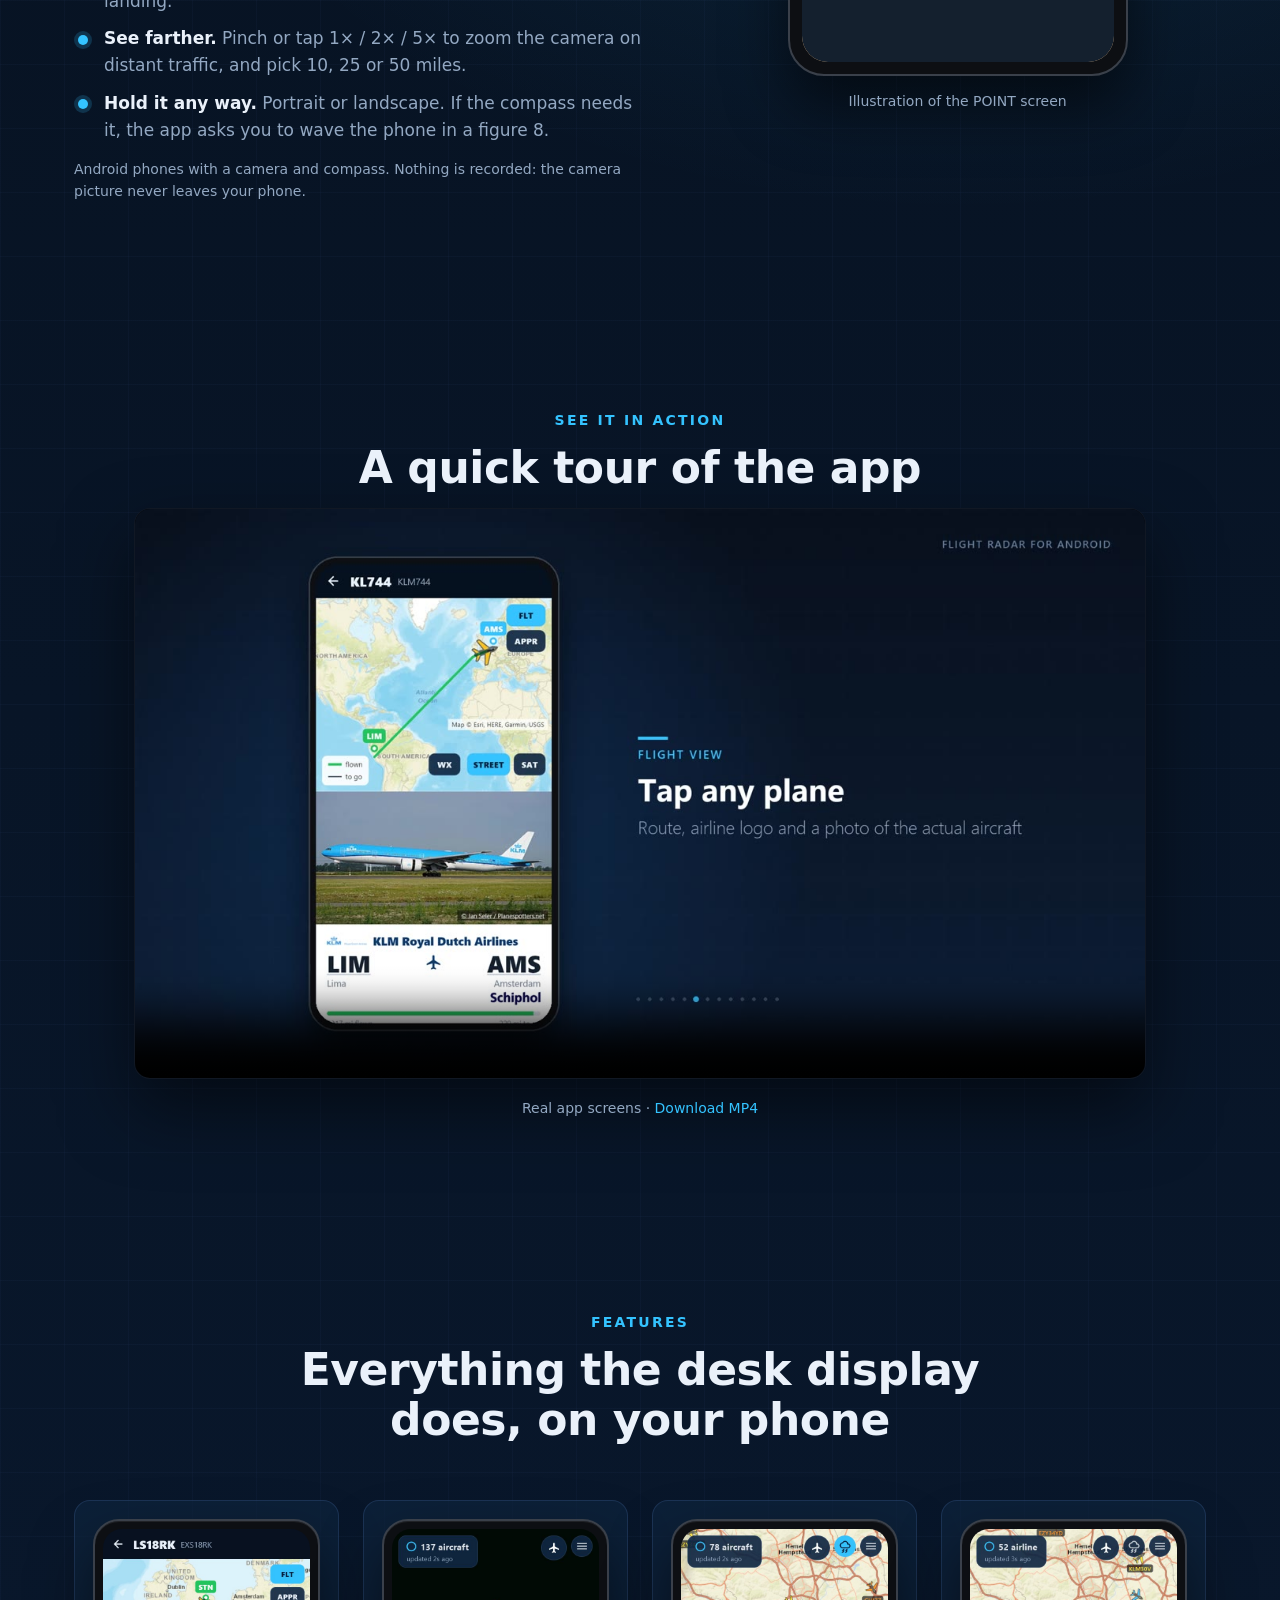
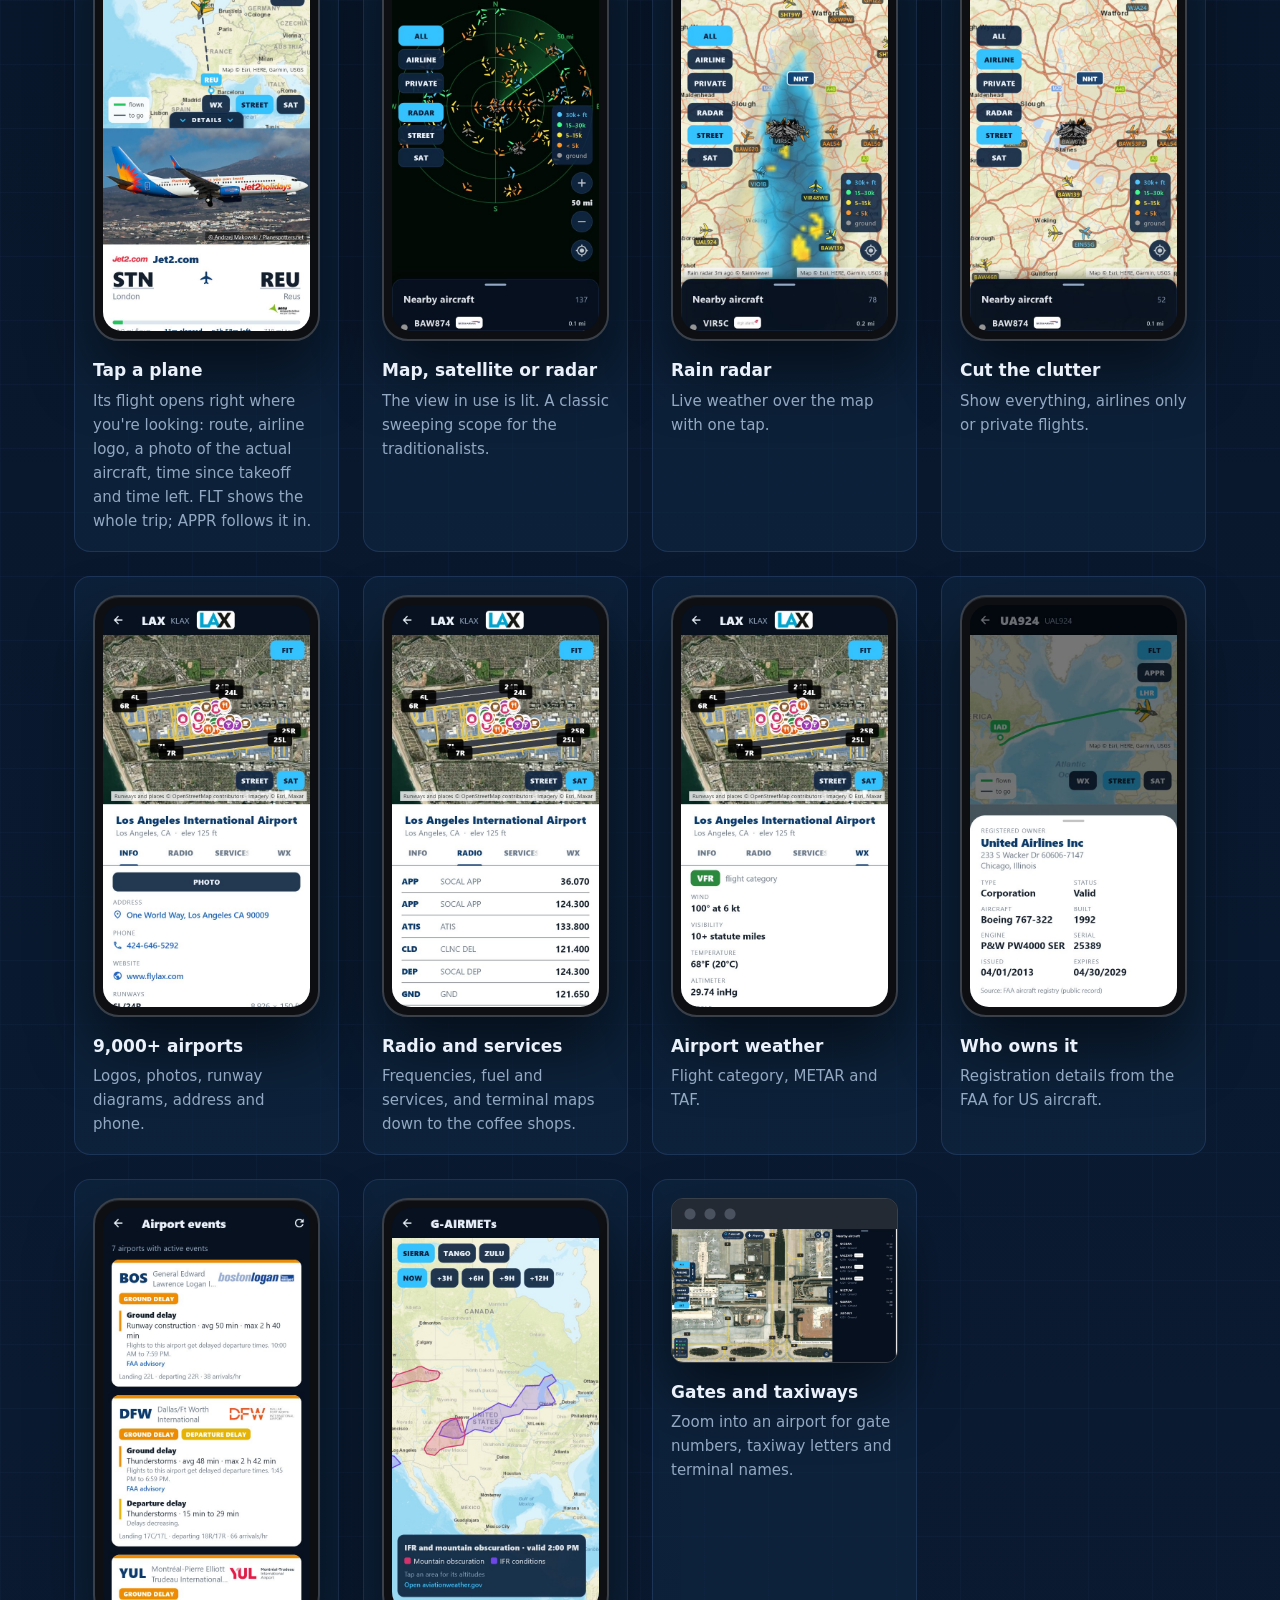
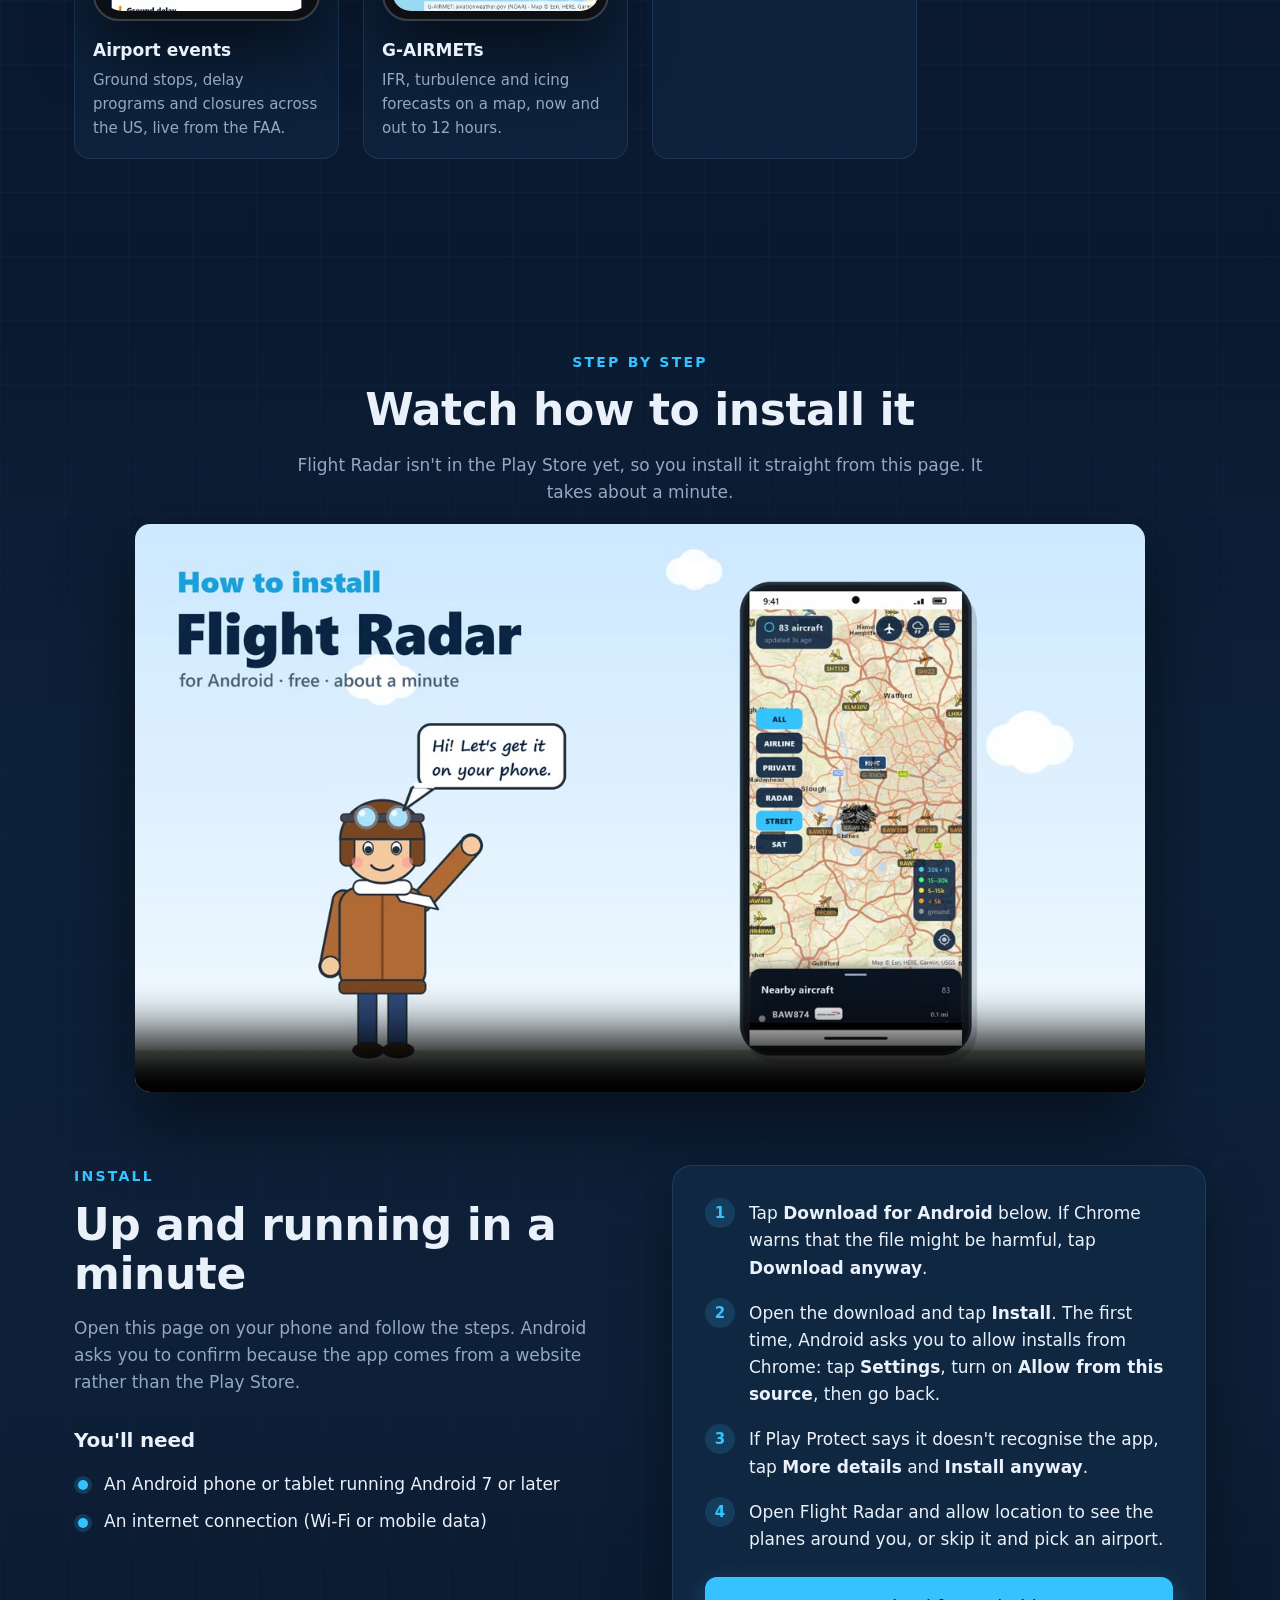
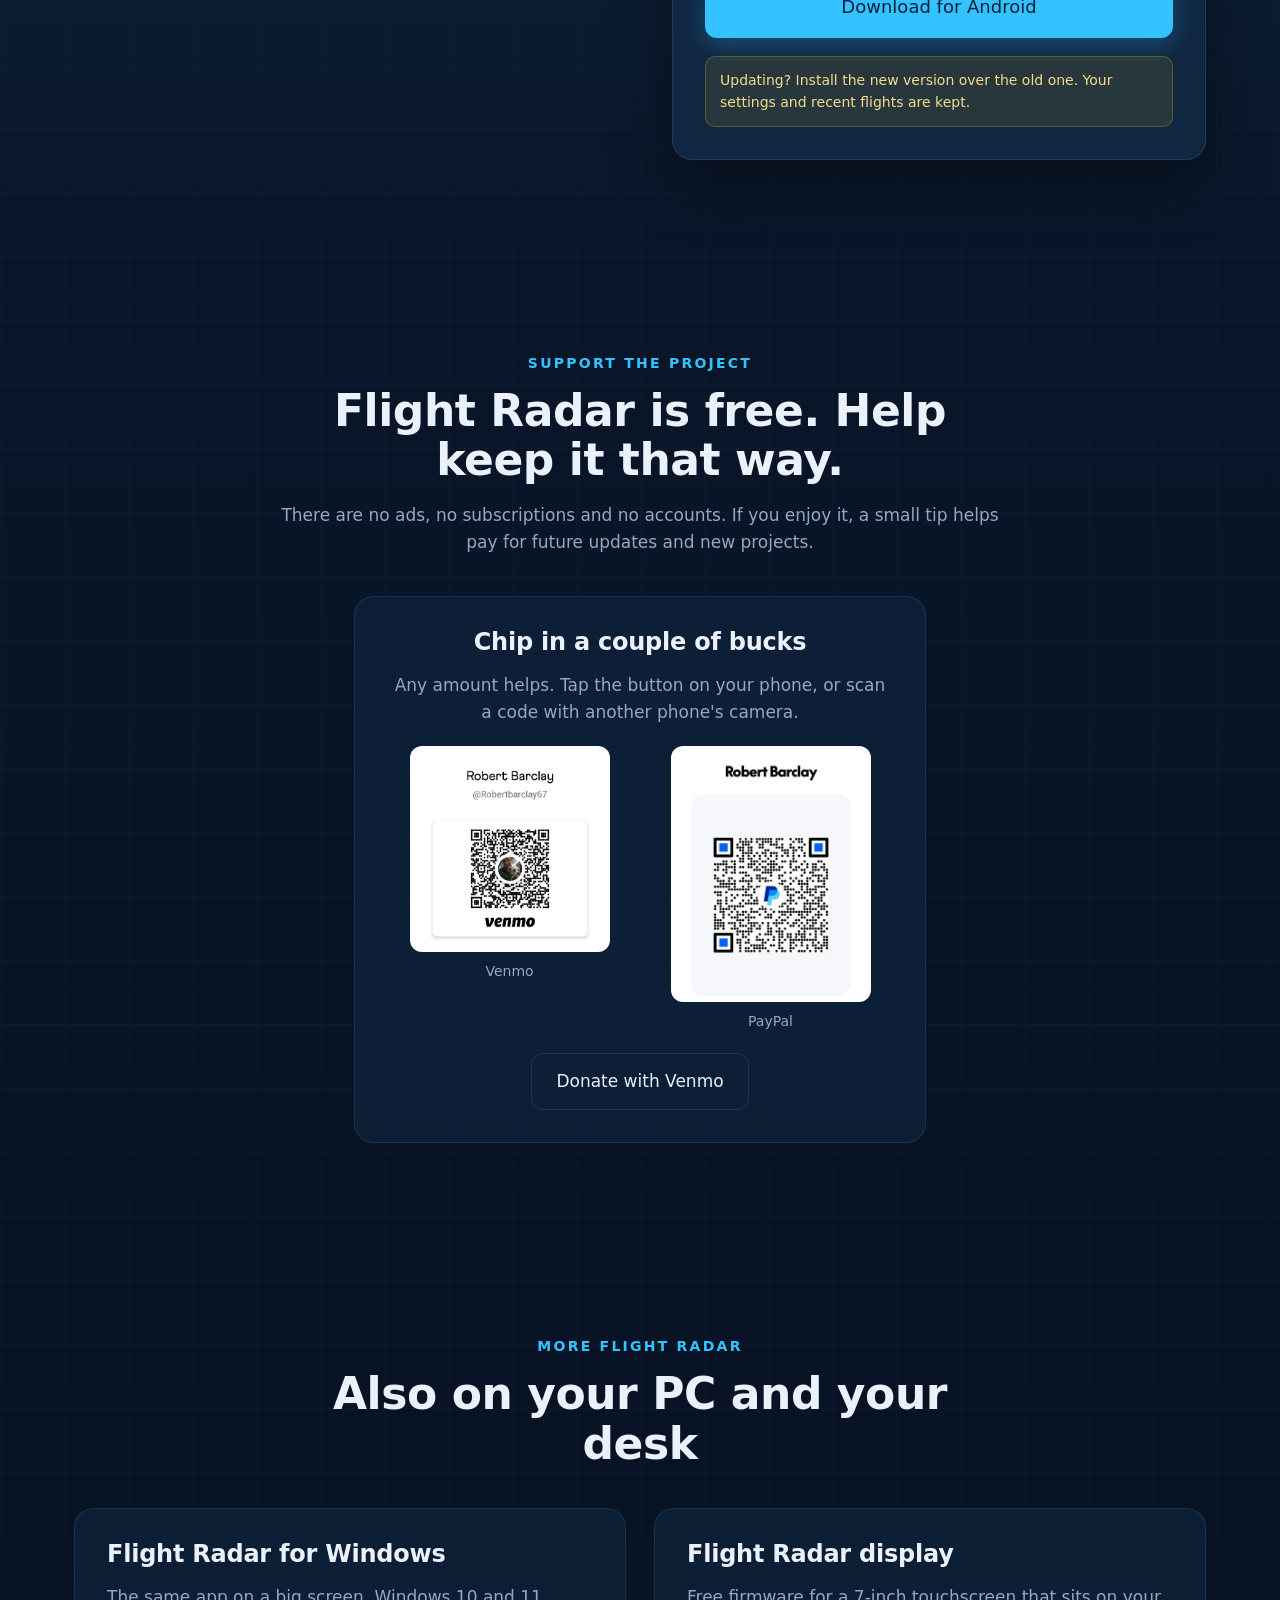
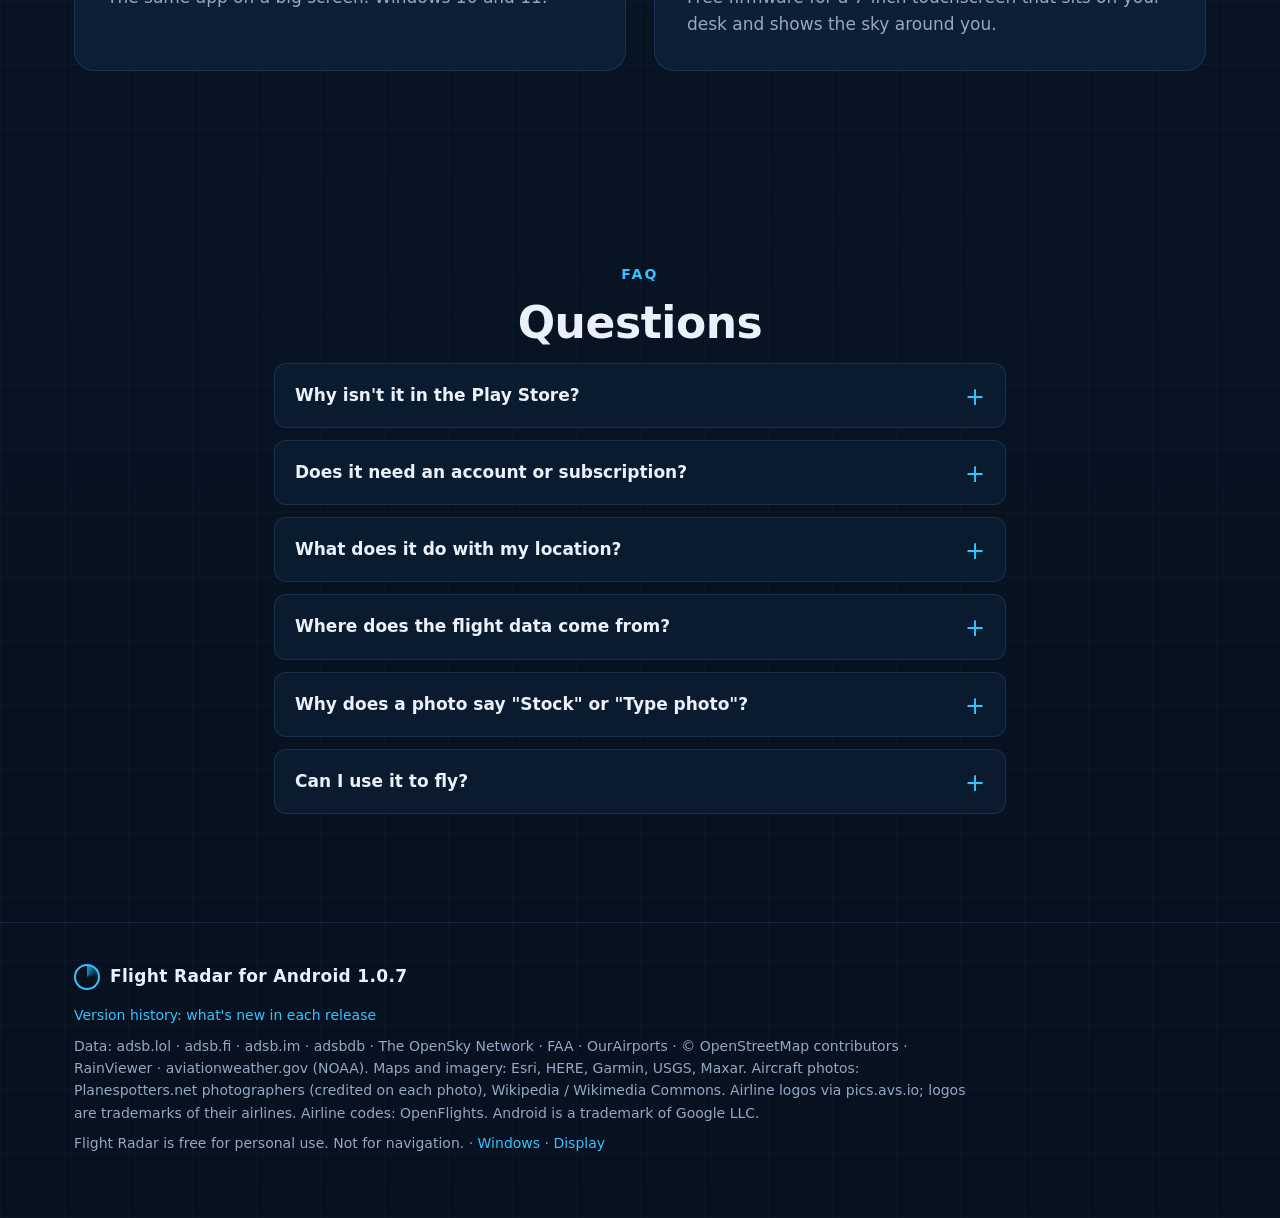
==== commit 5d059a63: "Apps 1.0.7 with POINT on Android; firmware 4.0.9 with flights on the same map Apps: POINT (Android) " ====
--- a/android.html
+++ b/android.html
@@ -4,7 +4,7 @@
   <meta charset="utf-8">
   <meta name="viewport" content="width=device-width, initial-scale=1">
   <title>Flight Radar for Android: live air traffic in your pocket</title>
-  <meta name="description" content="Free Flight Radar app for Android phones and tablets: live map and radar, flight routes with real aircraft photos, weather and 9,000+ airports. No account, no ads.">
+  <meta name="description" content="Free Flight Radar app for Android phones and tablets: point your phone at the sky to identify planes, live map and radar, flight routes with real aircraft photos, weather and 9,000+ airports. No account, no ads.">
   <meta property="og:title" content="Flight Radar for Android">
   <meta property="og:description" content="Live air traffic in your pocket. Free, no account, no ads.">
   <meta property="og:image" content="media/android-poster.jpg">
@@ -21,6 +21,7 @@
       <span>Flight Radar</span>
     </a>
     <nav class="nav-links" aria-label="Sections">
+      <a href="#point">POINT</a>
       <a href="#video">Video</a>
       <a href="#features">Features</a>
       <a href="#install">How to install</a>
@@ -38,18 +39,91 @@
     <div class="radar" aria-hidden="true"><div class="sweep"></div></div>
     <div class="wrap hero-inner">
       <div class="hero-copy">
-        <p class="eyebrow">Free Android app &middot; Version 1.0.6 &middot; <a href="changes-android.html">What's new</a></p>
+        <p class="eyebrow">Free Android app &middot; Version 1.0.7 &middot; <a href="changes-android.html">What's new</a></p>
+        <a class="hero-new" href="#point"><b>New:</b> POINT. Hold your phone up to the sky and see every plane labelled &rarr;</a>
         <h1>Live air traffic in your pocket.</h1>
         <p class="lede">Every plane around you on a live map, where it's going and when it lands, a photo of the actual aircraft, the weather on the way and 9,000+ airports. No account, no ads, no subscriptions.</p>
         <div class="cta-row">
-          <a class="btn" href="download/FlightRadar-Android-1.0.6.apk" download>Download for Android</a>
+          <a class="btn" href="download/FlightRadar-Android-1.0.7.apk" download>Download for Android</a>
           <a class="btn btn-ghost" href="#video">&#9654;&nbsp; Watch the video</a>
         </div>
         <p class="small muted dl-meta">Android 7 or later &middot; 22 MB APK &middot; <a href="#install">How to install</a></p>
       </div>
       <div class="phone hero-phone">
-        <img src="apps/android/home.jpg" width="578" height="1124" alt="Flight Radar on an Android phone: the live map around London Heathrow with aircraft coloured by altitude and the ALL / AIRLINE / PRIVATE filter on the left.">
-      </div>
+        <img src="apps/android/home.jpg" width="578" height="1124" alt="Flight Radar on an Android phone: the live map around London Heathrow, with the aircraft count, FIT, APPR and the POINT bullseye along the top, and the - / + range control.">
+      </div>
+    </div>
+  </section>
+
+  <section id="point" class="section point">
+    <div class="wrap feature point-feature">
+      <div class="feature-copy">
+        <p class="eyebrow">New in 1.0.7 &middot; POINT</p>
+        <h2>Point your phone at the sky. Know every plane.</h2>
+        <p class="point-lede">Hear a jet overhead and wonder where it's going? Tap the <b>bullseye</b> at the top of the map and hold your phone up. The camera view labels every aircraft in the sky with its flight, altitude and distance, right on top of the plane itself. It's the biggest thing we've ever added to Flight Radar, and honestly it still feels a bit like magic.</p>
+        <ul class="ticks">
+          <li><b>Labels that sit on the plane.</b> Your GPS position, the phone's compass and gyro, and the camera's own field of view put each label where the aircraft really is. Positions are moved on to this very second, so the tags keep up with fast jets.</li>
+          <li><b>Aim and identify.</b> The plane nearest the crosshair lights up, with its type, altitude, distance and speed in a card at the bottom.</li>
+          <li><b>Tap to dive in.</b> Tap any label, or the card, for the full flight view: route, airline, a photo of the actual aircraft and time to landing.</li>
+          <li><b>See farther.</b> Pinch or tap 1&times; / 2&times; / 5&times; to zoom the camera on distant traffic, and pick 10, 25 or 50 miles.</li>
+          <li><b>Hold it any way.</b> Portrait or landscape. If the compass needs it, the app asks you to wave the phone in a figure 8.</li>
+        </ul>
+        <p class="small muted">Android phones with a camera and compass. Nothing is recorded: the camera picture never leaves your phone.</p>
+      </div>
+      <figure class="point-figure">
+        <div class="phone point-phone">
+          <svg viewBox="0 0 360 720" role="img" aria-label="Illustration of POINT: an evening sky through the phone's camera with labels on three aircraft, the one nearest the crosshair highlighted, and a card at the bottom to open its flight.">
+            <defs>
+              <linearGradient id="sky" x1="0" y1="0" x2="0" y2="1">
+                <stop offset="0" stop-color="#173a6b"/><stop offset=".55" stop-color="#4d79ad"/><stop offset=".82" stop-color="#e2a57a"/><stop offset="1" stop-color="#f3c58f"/>
+              </linearGradient>
+            </defs>
+            <rect width="360" height="720" rx="26" fill="url(#sky)"/>
+            <path d="M0 640 C40 628 70 636 96 624 C120 612 150 630 176 618 C206 604 232 626 262 614 C292 602 322 622 360 610 L360 720 L0 720 Z" fill="#14202e"/>
+            <path d="M8 168 L80 210" stroke="#ffffff" stroke-opacity=".35" stroke-width="2" stroke-linecap="round"/>
+            <!-- top bar -->
+            <circle cx="30" cy="34" r="17" fill="#102742" fill-opacity=".85"/>
+            <path d="M36 34 H24 M29 28 L23 34 L29 40" stroke="#eaf1fa" stroke-width="2.4" fill="none" stroke-linecap="round" stroke-linejoin="round"/>
+            <rect x="54" y="20" width="248" height="28" rx="9" fill="#102742" fill-opacity=".85"/>
+            <text x="66" y="39" fill="#eaf1fa" font-size="13" font-weight="700">POINT · 247° · 21° up · 3 in view</text>
+            <g font-size="11" font-weight="800" text-anchor="middle">
+              <rect x="150" y="58" width="34" height="22" rx="7" fill="#34c3ff"/><text x="167" y="73" fill="#04203a">1×</text>
+              <rect x="188" y="58" width="34" height="22" rx="7" fill="#102742" fill-opacity=".85"/><text x="205" y="73" fill="#eaf1fa">2×</text>
+              <rect x="226" y="58" width="34" height="22" rx="7" fill="#102742" fill-opacity=".85"/><text x="243" y="73" fill="#eaf1fa">5×</text>
+              <rect x="270" y="58" width="40" height="22" rx="7" fill="#102742" fill-opacity=".85"/><text x="290" y="73" fill="#eaf1fa">10MI</text>
+              <rect x="314" y="58" width="40" height="22" rx="7" fill="#34c3ff"/><text x="334" y="73" fill="#04203a">25MI</text>
+            </g>
+            <!-- far aircraft -->
+            <circle cx="88" cy="214" r="9" fill="none" stroke="#fff" stroke-width="2"/>
+            <rect x="44" y="160" width="88" height="34" rx="6" fill="#000" fill-opacity=".55"/>
+            <line x1="88" y1="194" x2="88" y2="205" stroke="#fff"/>
+            <text x="52" y="175" fill="#fff" font-size="13" font-weight="800">UAL1408</text>
+            <text x="52" y="188" fill="#ffffffb3" font-size="11">36,000 ft · 19 mi</text>
+            <circle cx="278" cy="252" r="9" fill="none" stroke="#fff" stroke-width="2"/>
+            <rect x="232" y="198" width="92" height="34" rx="6" fill="#000" fill-opacity=".55"/>
+            <line x1="278" y1="232" x2="278" y2="243" stroke="#fff"/>
+            <text x="240" y="213" fill="#fff" font-size="13" font-weight="800">N724RW</text>
+            <text x="240" y="226" fill="#ffffffb3" font-size="11">4,500 ft · 6 mi</text>
+            <!-- crosshair and the aircraft nearest it -->
+            <g stroke="#fff" stroke-opacity=".8" stroke-width="2" fill="none">
+              <circle cx="180" cy="360" r="26"/><path d="M140 360 h10 M210 360 h10 M180 320 v10 M180 390 v10"/>
+            </g>
+            <path transform="translate(181 340) rotate(70 9 9) scale(.75)" d="M21 16v-2l-8-5V3.5c0-.83-.67-1.5-1.5-1.5S10 2.67 10 3.5V9l-8 5v2l8-2.5V19l-2 1.5V22l3.5-1 3.5 1v-1.5L13 19v-5.5l8 2.5z" fill="#eef3fa"/>
+            <circle cx="190" cy="349" r="14" fill="none" stroke="#34c3ff" stroke-width="3"/>
+            <rect x="140" y="289" width="100" height="36" rx="6" fill="#34c3ff"/>
+            <line x1="190" y1="325" x2="190" y2="335" stroke="#34c3ff" stroke-width="2"/>
+            <text x="148" y="305" fill="#04203a" font-size="13" font-weight="800">DAL2215</text>
+            <text x="148" y="318" fill="#04203a" font-size="11">11,250 ft · 8 mi</text>
+            <!-- card -->
+            <rect x="16" y="560" width="328" height="72" rx="14" fill="#102742" fill-opacity=".94"/>
+            <text x="32" y="591" fill="#eaf1fa" font-size="22" font-weight="800">DAL2215</text>
+            <text x="32" y="614" fill="#93a8c2" font-size="12">A321 · 11,250 ft · 8 mi · 312 mph</text>
+            <path transform="translate(300 576) scale(1)" d="M21 16v-2l-8-5V3.5c0-.83-.67-1.5-1.5-1.5S10 2.67 10 3.5V9l-8 5v2l8-2.5V19l-2 1.5V22l3.5-1 3.5 1v-1.5L13 19v-5.5l8 2.5z" fill="#34c3ff"/>
+            <text x="312" y="618" fill="#34c3ff" font-size="11" font-weight="800" text-anchor="middle">OPEN</text>
+          </svg>
+        </div>
+        <figcaption class="small muted center">Illustration of the POINT screen</figcaption>
+      </figure>
     </div>
   </section>
 
@@ -75,7 +149,7 @@
     <div class="wrap app-grid">
       <figure class="card">
         <div class="phone small"><img src="apps/android/flight.jpg" width="578" height="1124" loading="lazy" alt="Flight view with the route map, airline logo, aircraft photo and live altitude and speed."></div>
-        <figcaption><b>Tap a plane</b>Route, airline logo, a photo of the actual aircraft, time since takeoff and time left. FLT shows the whole trip; APPR follows it in.</figcaption>
+        <figcaption><b>Tap a plane</b>Its flight opens right where you're looking: route, airline logo, a photo of the actual aircraft, time since takeoff and time left. FLT shows the whole trip; APPR follows it in.</figcaption>
       </figure>
       <figure class="card">
         <div class="phone small"><img src="apps/android/radar.jpg" width="578" height="1124" loading="lazy" alt="Radar mode with a sweeping green scope."></div>
@@ -149,7 +223,7 @@
           <li><span>3</span>If Play Protect says it doesn't recognise the app, tap <b>More details</b> and <b>Install anyway</b>.</li>
           <li><span>4</span>Open Flight Radar and allow location to see the planes around you, or skip it and pick an airport.</li>
         </ol>
-        <a class="btn btn-wide" href="download/FlightRadar-Android-1.0.6.apk" download>Download for Android</a>
+        <a class="btn btn-wide" href="download/FlightRadar-Android-1.0.7.apk" download>Download for Android</a>
         <p class="note">Updating? Install the new version over the old one. Your settings and recent flights are kept.</p>
       </div>
     </div>
@@ -232,7 +306,7 @@
 
 <footer class="footer">
   <div class="wrap">
-    <div class="brand"><span class="brand-mark" aria-hidden="true"></span><span>Flight Radar for Android 1.0.6</span></div>
+    <div class="brand"><span class="brand-mark" aria-hidden="true"></span><span>Flight Radar for Android 1.0.7</span></div>
     <p class="small muted"><a href="changes-android.html">Version history: what's new in each release</a></p>
     <p class="small muted">Data: adsb.lol &middot; adsb.fi &middot; adsb.im &middot; adsbdb &middot; The OpenSky Network &middot; FAA &middot; OurAirports &middot; &copy; OpenStreetMap contributors &middot; RainViewer &middot; aviationweather.gov (NOAA). Maps and imagery: Esri, HERE, Garmin, USGS, Maxar. Aircraft photos: Planespotters.net photographers (credited on each photo), Wikipedia / Wikimedia Commons. Airline logos via pics.avs.io; logos are trademarks of their airlines. Airline codes: OpenFlights. Android is a trademark of Google LLC.</p>
     <p class="small muted">Flight Radar is free for personal use. Not for navigation. &middot; <a href="windows.html">Windows</a> &middot; <a href="index.html">Display</a></p>
--- a/style.css
+++ b/style.css
@@ -255,6 +255,22 @@
   .app-grid.wide { grid-template-columns: 1fr; }
 }
 
+/* ---------- POINT (Android) ---------- */
+.point { background: radial-gradient(ellipse at 75% 40%, rgba(52, 195, 255, 0.12), transparent 60%); }
+.point-feature { margin-top: 0; grid-template-columns: 1.15fr 1fr; }
+.point-lede { font-size: 19px; }
+.point .feature-copy .eyebrow { color: var(--accent); }
+.point .ticks li { color: var(--muted); }
+.point .ticks b { color: var(--text); }
+.point-figure { margin: 0; }
+.point-phone { max-width: 340px; }
+.point-phone svg { display: block; width: 100%; height: auto; border-radius: 26px; font-family: inherit; }
+.point-figure figcaption { margin-top: 14px; }
+.hero-new { display: inline-block; margin: 0 0 18px; padding: 8px 14px; border-radius: 999px;
+  border: 1px solid rgba(52, 195, 255, 0.4); background: rgba(52, 195, 255, 0.08); color: var(--text); font-size: 15px; }
+.hero-new:hover { text-decoration: none; border-color: var(--accent); }
+.hero-new b { color: var(--accent); }
+
 /* ---------- FAQ ---------- */
 details {
   border: 1px solid var(--line); border-radius: 12px;
